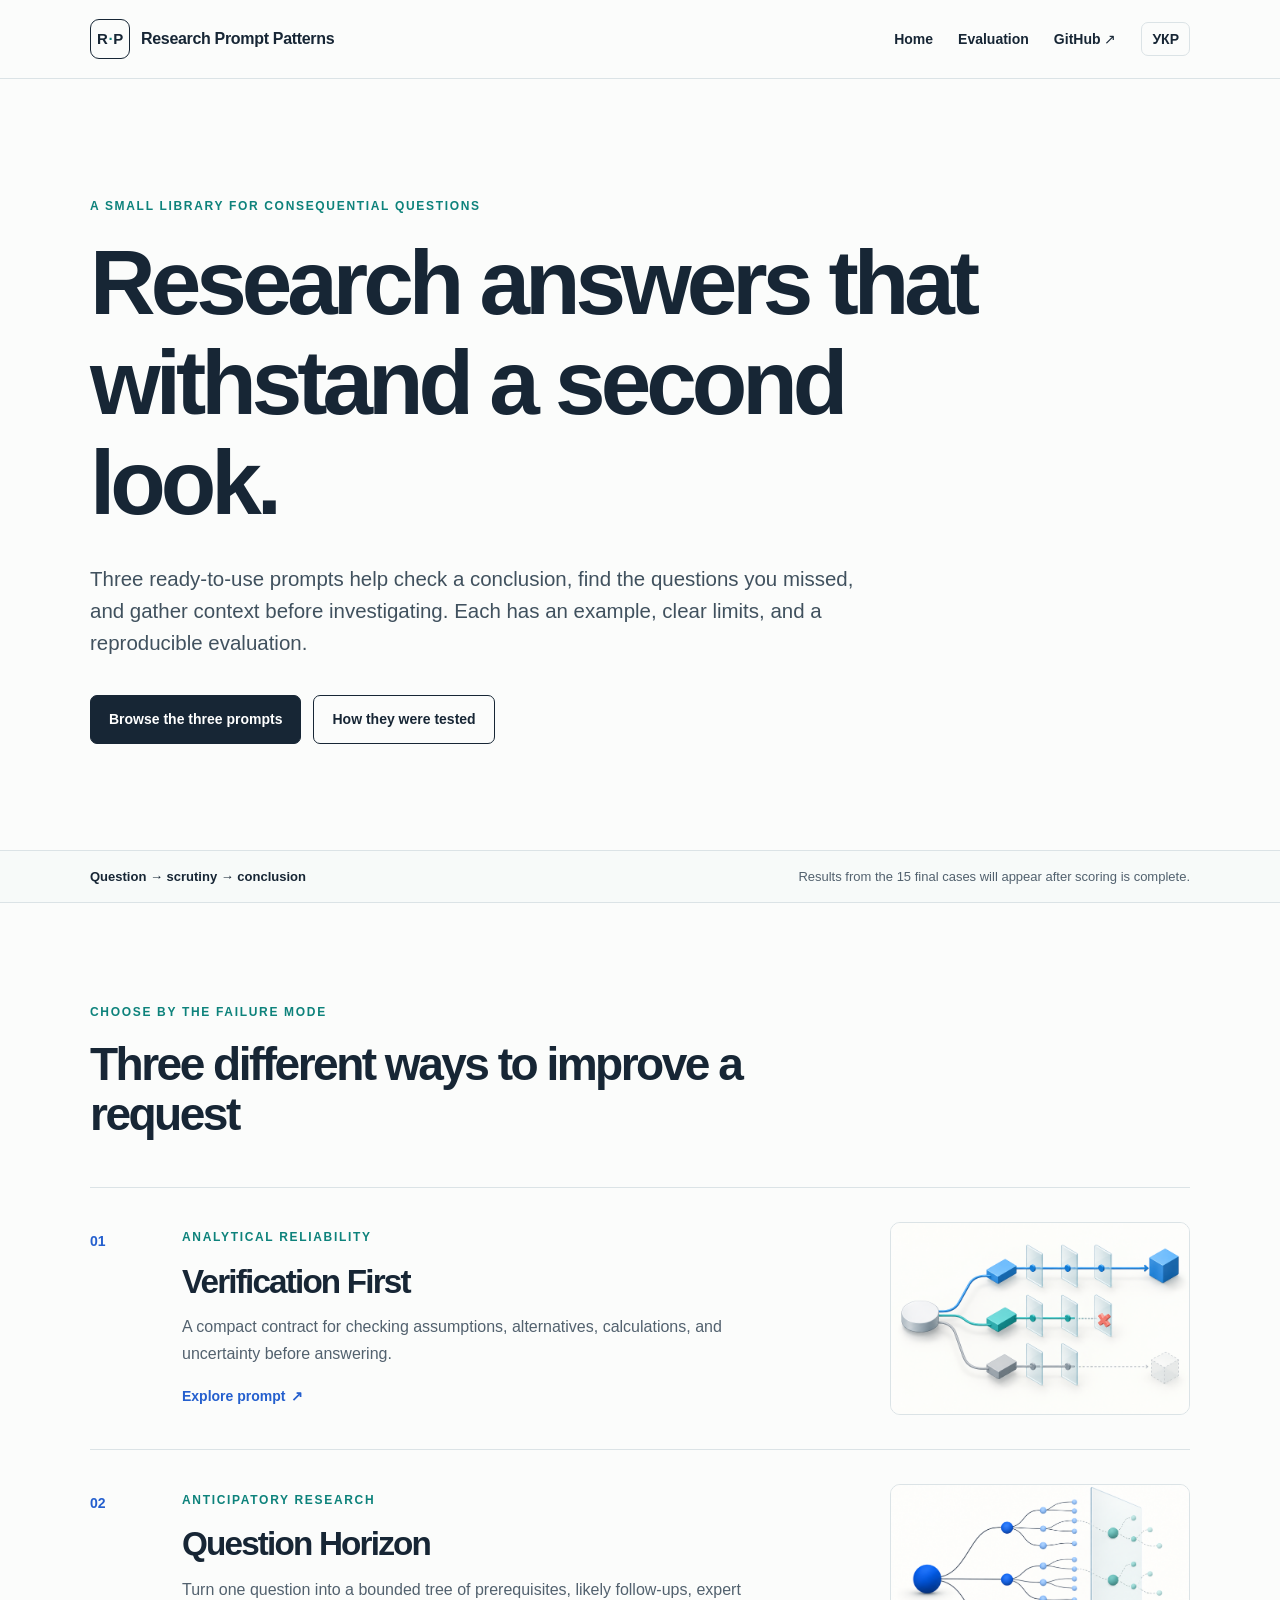
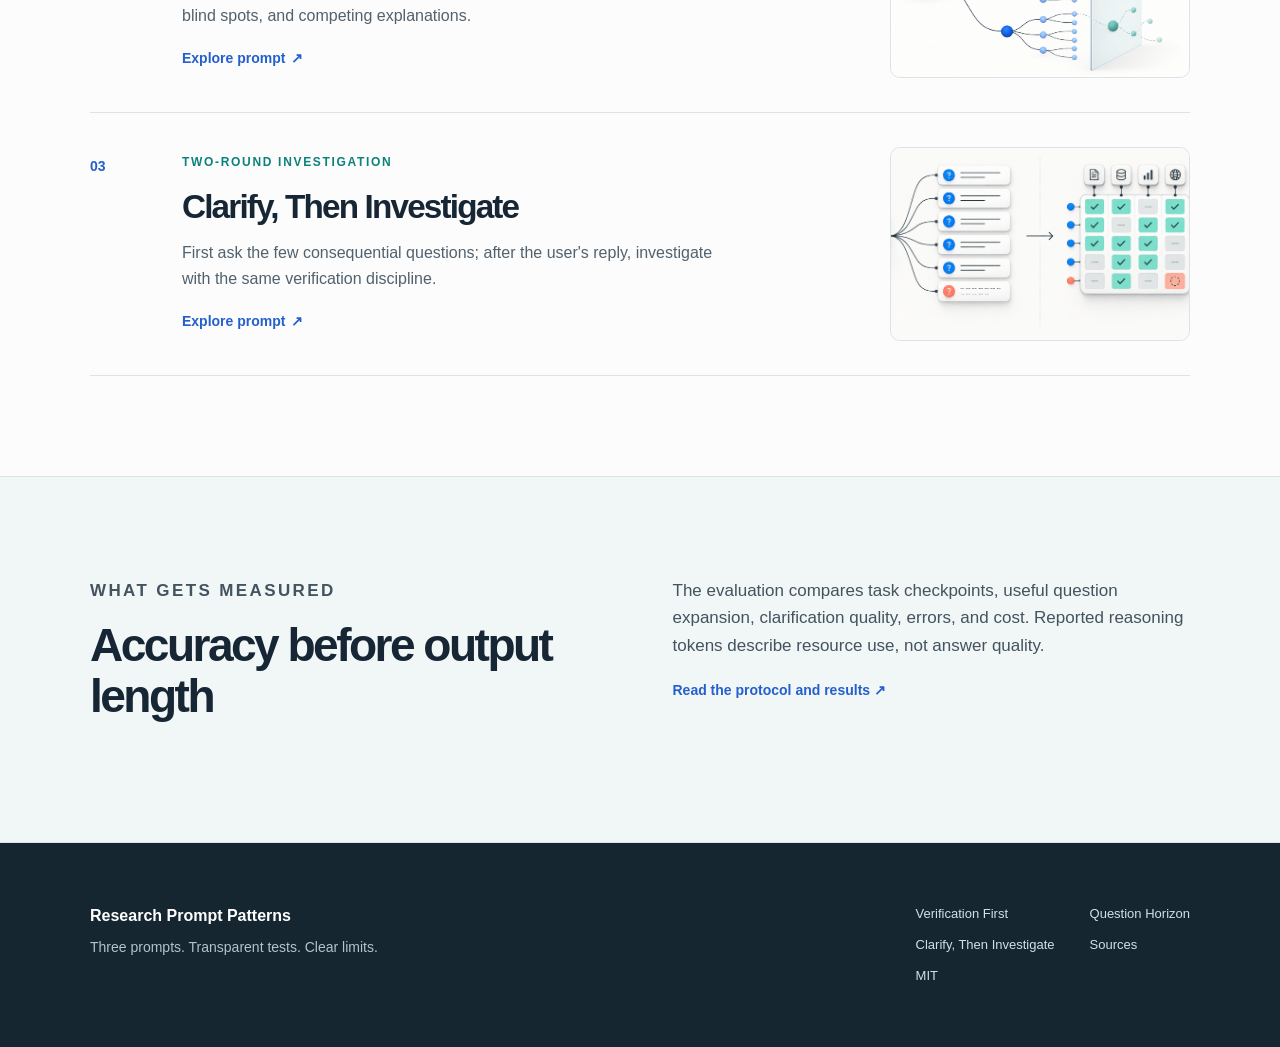
==== docs/index.html @ aed9384e "Build bilingual prompt site and evaluation analysis" ====
<!doctype html>
<html lang="en"><head><meta charset="utf-8"><meta name="viewport" content="width=device-width,initial-scale=1"><meta name="color-scheme" content="light"><meta name="description" content="Three research prompt patterns with transparent evaluation."><title>Home · Research Prompt Patterns</title><link rel="stylesheet" href="assets/style.css"></head>
<body><a class="skip-link" href="#main">Skip to content</a><header class="site-header"><div class="wrap header-inner"><a class="brand" href="index.html"><span class="brand-mark">R<span>·</span>P</span><span>Research Prompt Patterns</span></a><nav aria-label="Main navigation"><a href="index.html">Home</a><a href="evaluation.html">Evaluation</a><a href="https://github.com/kokojas/research-prompt-patterns">GitHub ↗</a><a class="lang-link" href="uk/index.html" hreflang="uk">УКР</a></nav></div></header>
<main id="main"><section class="hero wrap"><p class="eyebrow">A small library for consequential questions</p><h1>Research answers that withstand a second look.</h1><p class="hero-lead">Three ready-to-use prompts help check a conclusion, find the questions you missed, and gather context before investigating. Each has an example, clear limits, and a reproducible evaluation.</p><div class="hero-actions"><a class="button" href="#patterns">Browse the three prompts</a><a class="button button-secondary" href="evaluation.html">How they were tested</a></div></section><section class="strip"><div class="wrap strip-inner"><span>Question → scrutiny → conclusion</span><span>Results from the 15 final cases will appear after scoring is complete.</span></div></section><section class="wrap section" id="patterns"><div class="section-heading"><p class="eyebrow">Choose by the failure mode</p><h2>Three different ways to improve a request</h2></div><article class="pattern-row"><span class="row-number">01</span><div><p class="eyebrow">Analytical reliability</p><h2>Verification First</h2><p>A compact contract for checking assumptions, alternatives, calculations, and uncertainty before answering.</p><a class="text-link" href="verification-first.html">Explore prompt <span aria-hidden="true">↗</span></a></div><img src="assets/illustrations/verification-paths.png" alt="Alternative answers pass through verification gates." loading="lazy"></article><article class="pattern-row"><span class="row-number">02</span><div><p class="eyebrow">Anticipatory research</p><h2>Question Horizon</h2><p>Turn one question into a bounded tree of prerequisites, likely follow-ups, expert blind spots, and competing explanations.</p><a class="text-link" href="question-horizon.html">Explore prompt <span aria-hidden="true">↗</span></a></div><img src="assets/illustrations/question-tree.png" alt="Visible questions branch into less obvious dependencies." loading="lazy"></article><article class="pattern-row"><span class="row-number">03</span><div><p class="eyebrow">Two-round investigation</p><h2>Clarify, Then Investigate</h2><p>First ask the few consequential questions; after the user&#x27;s reply, investigate with the same verification discipline.</p><a class="text-link" href="clarify-then-investigate.html">Explore prompt <span aria-hidden="true">↗</span></a></div><img src="assets/illustrations/clarification-rounds.png" alt="Round one gathers decision-changing answers; round two synthesizes evidence." loading="lazy"></article></section><section class="section section-muted"><div class="wrap two-col"><div><p class="eyebrow">What gets measured</p><h2>Accuracy before output length</h2></div><div><p>The evaluation compares task checkpoints, useful question expansion, clarification quality, errors, and cost. Reported reasoning tokens describe resource use, not answer quality.</p><a class="text-link" href="evaluation.html">Read the protocol and results ↗</a></div></div></section></main><footer class="site-footer"><div class="wrap footer-inner"><div><strong>Research Prompt Patterns</strong><p>Three prompts. Transparent tests. Clear limits.</p></div><div class="footer-links"><a href="verification-first.html">Verification First</a><a href="question-horizon.html">Question Horizon</a><a href="clarify-then-investigate.html">Clarify, Then Investigate</a><a href="https://github.com/kokojas/research-prompt-patterns/blob/main/REFERENCES.md">Sources</a><a href="https://github.com/kokojas/research-prompt-patterns/blob/main/LICENSE">MIT</a></div></div></footer><script src="assets/site.js" defer></script></body></html>
---- docs/assets/style.css ----
:root{--ink:#172635;--muted:#52616e;--line:#dbe3e6;--paper:#fbfcfb;--soft:#f1f6f6;--blue:#245fce;--teal:#0d827b;--wrap:1100px}
*{box-sizing:border-box}html{scroll-behavior:smooth}body{margin:0;background:var(--paper);color:var(--ink);font:16px/1.64 -apple-system,BlinkMacSystemFont,"Segoe UI",Inter,Arial,sans-serif;-webkit-font-smoothing:antialiased}a{color:var(--blue);text-underline-offset:3px}a:hover{color:#164ca9}img{display:block;max-width:100%}.wrap{width:min(calc(100% - 48px),var(--wrap));margin-inline:auto}
.skip-link{position:absolute;left:-999px;top:8px;padding:8px;background:#fff;z-index:10}.skip-link:focus{left:8px}
.site-header{border-bottom:1px solid var(--line);background:rgba(251,252,251,.97)}.header-inner{min-height:78px;display:flex;align-items:center;justify-content:space-between;gap:28px}.brand{display:flex;align-items:center;gap:11px;text-decoration:none;color:var(--ink);font-weight:720;letter-spacing:-.02em;white-space:nowrap}.brand:hover{color:var(--ink)}.brand-mark{display:inline-flex;align-items:center;justify-content:center;width:40px;height:40px;border:1.5px solid var(--ink);border-radius:9px;font-size:15px;font-weight:750}.brand-mark span{color:var(--teal);padding:0 1px}.site-header nav{display:flex;align-items:center;gap:25px;font-size:14px;font-weight:590}.site-header nav a{text-decoration:none;color:var(--ink)}.site-header nav a:hover{color:var(--blue)}.lang-link{border:1px solid var(--line);border-radius:7px;padding:5px 10px}
.eyebrow{margin:0 0 16px;color:var(--teal);font-size:12px;font-weight:750;letter-spacing:.14em;text-transform:uppercase}.hero{padding:118px 0 106px}h1,h2,h3,p{margin-top:0}h1,h2{letter-spacing:-.055em;line-height:1.1}h1{font-size:clamp(3.2rem,7.1vw,6.6rem);font-weight:750;max-width:950px;margin-bottom:30px}h2{font-size:clamp(2rem,3.6vw,3.4rem);font-weight:700;margin-bottom:20px}.hero-lead{max-width:770px;font-size:clamp(1.14rem,1.6vw,1.43rem);line-height:1.58;color:#40515e;margin-bottom:30px}.hero-actions{display:flex;flex-wrap:wrap;gap:12px;margin-top:35px}.button{display:inline-flex;align-items:center;justify-content:center;border-radius:7px;background:var(--ink);padding:12px 18px;color:#fff;text-decoration:none;font-size:14px;font-weight:680;border:1px solid var(--ink)}.button:hover{background:var(--blue);border-color:var(--blue);color:#fff}.button-secondary{background:transparent;color:var(--ink)}.button-secondary:hover{background:var(--soft);color:var(--ink);border-color:var(--line)}
.strip{border-block:1px solid var(--line);background:#f7faf9}.strip-inner{display:flex;justify-content:space-between;align-items:center;gap:30px;padding:15px 0;font-size:13px;color:var(--muted)}.strip-inner span:first-child{font-weight:730;color:var(--ink)}.section{padding:100px 0}.section-muted{background:var(--soft);border-block:1px solid var(--line)}.section-heading{margin-bottom:47px;max-width:750px}.section-heading>p:last-child{color:var(--muted);font-size:17px}
.pattern-row{display:grid;grid-template-columns:64px minmax(0,1fr) 300px;gap:28px;align-items:center;border-top:1px solid var(--line);padding:34px 0}.pattern-row:last-child{border-bottom:1px solid var(--line)}.row-number{align-self:start;color:var(--blue);font-size:14px;font-weight:780;font-variant-numeric:tabular-nums;padding-top:8px}.pattern-row h2{font-size:clamp(1.7rem,2.6vw,2.7rem);margin-bottom:14px}.pattern-row p:not(.eyebrow){color:var(--muted);max-width:560px}.pattern-row img{width:300px;aspect-ratio:1.55;object-fit:cover;border:1px solid var(--line);border-radius:10px;background:#fff}.text-link{display:inline-flex;gap:6px;align-items:center;font-size:14px;font-weight:730;text-decoration:none}.two-col{display:grid;grid-template-columns:1fr 1fr;gap:65px}.two-col p{font-size:17px;color:#43535f}
.prompt-hero{padding:50px 0 0}.prompt-hero h1{font-size:clamp(3rem,6.4vw,5.8rem);max-width:900px}.back-link{display:inline-block;font-size:14px;text-decoration:none;margin-bottom:55px}.prompt-intent{max-width:770px;font-size:17px;color:var(--muted);margin-bottom:38px}.hero-image{width:100%;aspect-ratio:2.35;object-fit:cover;border:1px solid var(--line);border-radius:11px;background:#fff}.prompt-section{padding-top:92px}.prompt-toolbar{background:#1b2d3b;color:#dce9ef;border-radius:10px 10px 0 0;display:flex;align-items:center;justify-content:space-between;padding:10px 16px;font:12px/1.4 ui-monospace,SFMono-Regular,Menlo,Consolas,monospace}.copy-button{appearance:none;background:transparent;border:1px solid #6b7e8d;color:#fff;border-radius:5px;padding:7px 11px;cursor:pointer;font:inherit}.copy-button:hover,.copy-button:focus-visible{background:#385365}.prompt-code{margin:0;padding:25px 29px;white-space:pre-wrap;overflow-wrap:anywhere;max-height:650px;overflow:auto;border-radius:0 0 10px 10px;background:#f3f7fa;border:1px solid #dce6eb;border-top:0;color:#1e3341;font:13px/1.68 ui-monospace,SFMono-Regular,Menlo,Consolas,monospace}.usage-note{margin-top:19px;font-size:15px;color:var(--muted)}.usage-note strong{color:var(--ink)}
.steps{list-style:none;padding:0;margin:0 0 40px;display:grid;grid-template-columns:repeat(3,1fr);border-block:1px solid var(--line)}.steps li{padding:29px 28px 25px 0;border-right:1px solid var(--line)}.steps li:not(:first-child){padding-left:28px}.steps li:last-child{border-right:0}.steps span{display:block;color:var(--blue);font-size:13px;font-weight:780;margin-bottom:24px}.steps p{font-size:17px;font-weight:610;line-height:1.4;margin:0}.diagram{margin:0}.diagram img{width:100%;aspect-ratio:2.2;object-fit:cover;border:1px solid var(--line);border-radius:10px;background:#fff}.diagram figcaption,.results-figure figcaption{font-size:13px;color:var(--muted);padding-top:10px}.three-col{display:grid;grid-template-columns:repeat(3,1fr);gap:47px}.three-col h2{font-size:1.75rem;letter-spacing:-.04em}.three-col p:not(.eyebrow){color:var(--muted);font-size:15px}.source-links a{display:inline-block;font-size:13px;margin-right:6px}.result-callout{border-top:1px solid var(--line);padding-top:15px;margin-bottom:18px;display:flex;flex-direction:column;gap:2px}.result-callout strong{color:var(--blue);font-size:2.2rem;letter-spacing:-.05em;line-height:1.2}.result-callout span{font-size:13px;color:var(--muted)}
.eval-hero{padding-bottom:72px}.table-scroll{overflow-x:auto}table{border-collapse:collapse;width:100%;font-size:14px;font-variant-numeric:tabular-nums}caption{text-align:left;font-size:13px;color:var(--muted);padding-bottom:11px}th,td{padding:15px 13px;border-bottom:1px solid var(--line);text-align:right;white-space:nowrap}thead th{border-top:1px solid var(--line);color:var(--muted);font-size:12px;font-weight:750}th:first-child{text-align:left;padding-left:0}td:last-child,thead th:last-child{padding-right:0}tbody th{font-weight:650}.results-figure{margin:45px 0 0}.results-figure img{width:100%;border:1px solid var(--line);border-radius:8px}.pending{padding:34px;border:1px solid var(--line);border-radius:8px;background:var(--soft)}.link-grid{display:grid;grid-template-columns:repeat(2,1fr);gap:12px}.link-grid a{display:block;padding:18px 20px;border:1px solid var(--line);border-radius:7px;text-decoration:none;font-weight:650;background:#fff}.link-grid a:hover{border-color:var(--blue)}.fine-print{color:var(--muted);font-size:14px;margin-top:30px}
.result-grid{display:grid;grid-template-columns:repeat(3,minmax(0,1fr));gap:14px;margin:0 0 48px}.result-card{border:1px solid var(--line);border-radius:9px;background:#fff;padding:24px 23px}.result-card h3{font-size:18px;line-height:1.25;margin:0 0 12px}.result-card p{font-size:13px;line-height:1.5;color:var(--muted);margin-bottom:9px}.result-card .verdict{font-weight:700;color:var(--teal)}.result-card .result-number{font-size:36px;font-weight:760;letter-spacing:-.05em;line-height:1.1;color:var(--ink);margin:17px 0}.result-card .result-number small{font-size:17px;letter-spacing:0}.result-card .fine-print{margin-top:19px;margin-bottom:0;border-top:1px solid var(--line);padding-top:14px}
.site-footer{background:#162631;color:#fff;padding:60px 0}.footer-inner{display:flex;justify-content:space-between;gap:45px}.footer-inner p{color:#b3c2cb;font-size:14px;margin-top:7px}.footer-links{display:grid;grid-template-columns:repeat(2,max-content);column-gap:35px;row-gap:10px}.footer-links a{color:#d1e0e7;text-decoration:none;font-size:13px}.footer-links a:hover{color:#fff}
@media(max-width:850px){.pattern-row{grid-template-columns:45px 1fr}.pattern-row img{grid-column:2;width:100%;max-height:270px;aspect-ratio:2.1}.three-col{grid-template-columns:1fr;gap:35px}.steps{grid-template-columns:1fr}.steps li,.steps li:not(:first-child){border-right:0;border-bottom:1px solid var(--line);padding:18px 0}.steps li:last-child{border-bottom:0}.steps span{margin-bottom:8px}.result-grid{grid-template-columns:1fr}}
@media(max-width:640px){.wrap{width:min(calc(100% - 32px),var(--wrap))}.header-inner{min-height:68px}.brand{font-size:13px}.brand-mark{width:34px;height:34px;font-size:12px}.site-header nav{gap:11px;font-size:12px}.site-header nav a:nth-child(3){display:none}.hero{padding:75px 0}.hero h1{font-size:clamp(2.8rem,13vw,4.2rem)}.hero-lead{font-size:1.08rem}.strip-inner{display:block;font-size:12px}.strip-inner span{display:block}.strip-inner span+span{margin-top:4px}.section{padding:70px 0}.pattern-row{gap:12px;grid-template-columns:32px 1fr;padding:27px 0}.pattern-row img{grid-column:1/-1;max-height:220px}.two-col{grid-template-columns:1fr;gap:12px}.prompt-hero{padding-top:34px}.prompt-hero h1{font-size:clamp(2.8rem,12vw,4.3rem)}.back-link{margin-bottom:33px}.hero-image,.diagram img{aspect-ratio:1.55}.prompt-code{font-size:12px;padding:18px}.link-grid{grid-template-columns:1fr}.footer-inner{display:block}.footer-links{margin-top:25px;grid-template-columns:repeat(2,1fr);gap:8px}}
@media(max-width:420px){.brand>span:last-child{display:none}.site-header nav{gap:10px}.site-header nav a{font-size:12px}}
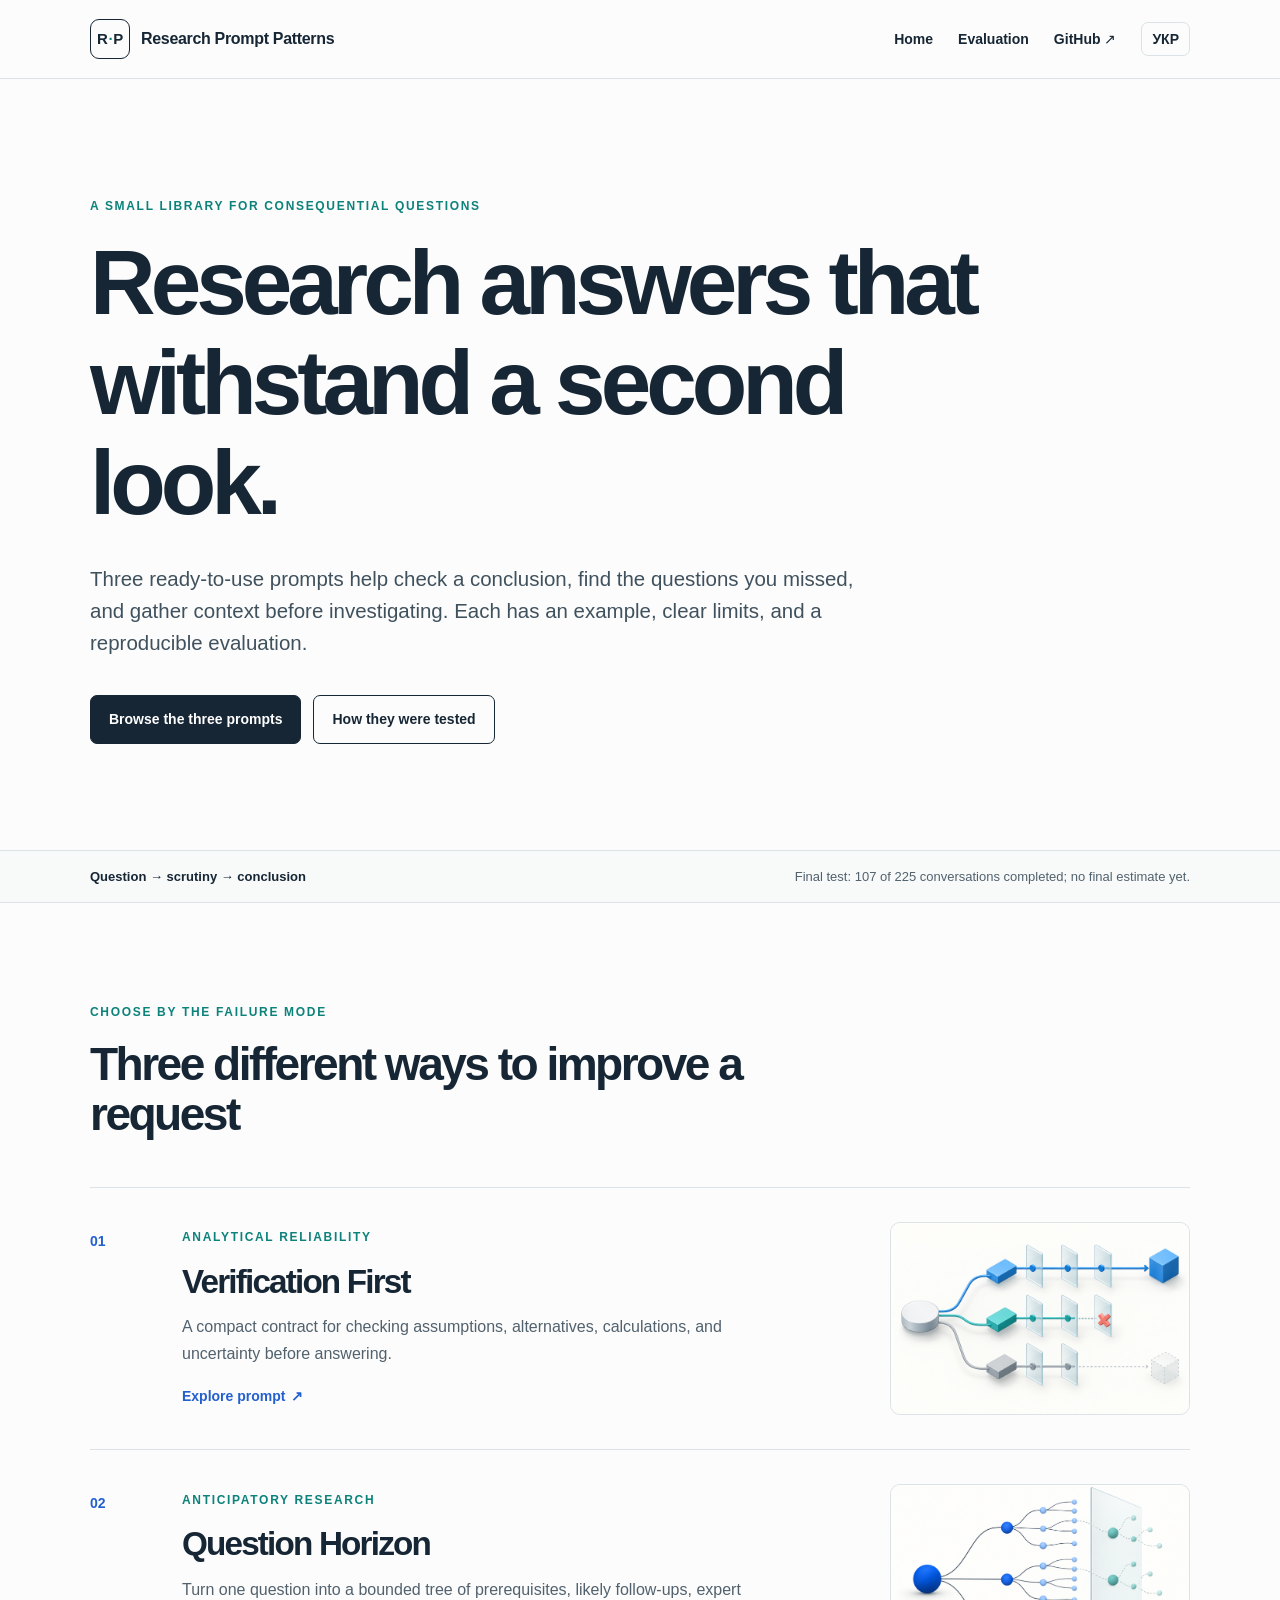
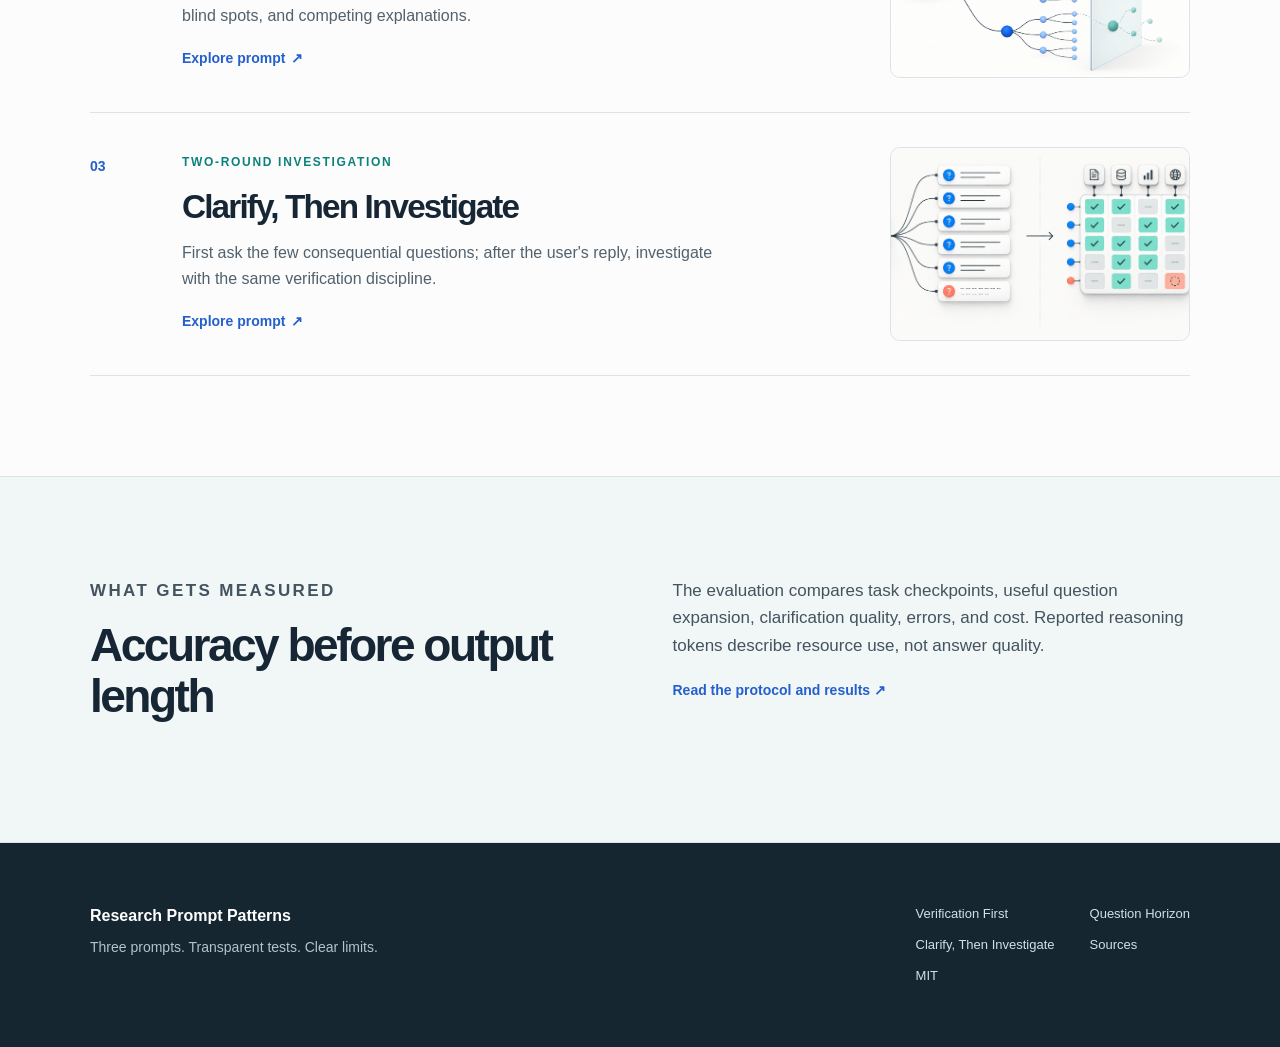
==== commit 3447a149: "Document paused evaluation and polish published pages" ====
--- a/docs/index.html
+++ b/docs/index.html
@@ -1,4 +1,4 @@
 <!doctype html>
-<html lang="en"><head><meta charset="utf-8"><meta name="viewport" content="width=device-width,initial-scale=1"><meta name="color-scheme" content="light"><meta name="description" content="Three research prompt patterns with transparent evaluation."><title>Home · Research Prompt Patterns</title><link rel="stylesheet" href="assets/style.css"></head>
+<html lang="en"><head><meta charset="utf-8"><meta name="viewport" content="width=device-width,initial-scale=1"><meta name="color-scheme" content="light"><meta name="description" content="Three research prompt patterns with a transparent comparison protocol."><title>Home · Research Prompt Patterns</title><link rel="canonical" href="https://kokojas.github.io/research-prompt-patterns/index.html"><link rel="alternate" hreflang="en" href="https://kokojas.github.io/research-prompt-patterns/index.html"><link rel="alternate" hreflang="uk" href="https://kokojas.github.io/research-prompt-patterns/uk/index.html"><meta property="og:title" content="Home · Research Prompt Patterns"><meta property="og:description" content="Three research prompt patterns with a transparent comparison protocol."><meta property="og:type" content="website"><link rel="icon" href="assets/favicon.svg" type="image/svg+xml"><link rel="stylesheet" href="assets/style.css"></head>
 <body><a class="skip-link" href="#main">Skip to content</a><header class="site-header"><div class="wrap header-inner"><a class="brand" href="index.html"><span class="brand-mark">R<span>·</span>P</span><span>Research Prompt Patterns</span></a><nav aria-label="Main navigation"><a href="index.html">Home</a><a href="evaluation.html">Evaluation</a><a href="https://github.com/kokojas/research-prompt-patterns">GitHub ↗</a><a class="lang-link" href="uk/index.html" hreflang="uk">УКР</a></nav></div></header>
-<main id="main"><section class="hero wrap"><p class="eyebrow">A small library for consequential questions</p><h1>Research answers that withstand a second look.</h1><p class="hero-lead">Three ready-to-use prompts help check a conclusion, find the questions you missed, and gather context before investigating. Each has an example, clear limits, and a reproducible evaluation.</p><div class="hero-actions"><a class="button" href="#patterns">Browse the three prompts</a><a class="button button-secondary" href="evaluation.html">How they were tested</a></div></section><section class="strip"><div class="wrap strip-inner"><span>Question → scrutiny → conclusion</span><span>Results from the 15 final cases will appear after scoring is complete.</span></div></section><section class="wrap section" id="patterns"><div class="section-heading"><p class="eyebrow">Choose by the failure mode</p><h2>Three different ways to improve a request</h2></div><article class="pattern-row"><span class="row-number">01</span><div><p class="eyebrow">Analytical reliability</p><h2>Verification First</h2><p>A compact contract for checking assumptions, alternatives, calculations, and uncertainty before answering.</p><a class="text-link" href="verification-first.html">Explore prompt <span aria-hidden="true">↗</span></a></div><img src="assets/illustrations/verification-paths.png" alt="Alternative answers pass through verification gates." loading="lazy"></article><article class="pattern-row"><span class="row-number">02</span><div><p class="eyebrow">Anticipatory research</p><h2>Question Horizon</h2><p>Turn one question into a bounded tree of prerequisites, likely follow-ups, expert blind spots, and competing explanations.</p><a class="text-link" href="question-horizon.html">Explore prompt <span aria-hidden="true">↗</span></a></div><img src="assets/illustrations/question-tree.png" alt="Visible questions branch into less obvious dependencies." loading="lazy"></article><article class="pattern-row"><span class="row-number">03</span><div><p class="eyebrow">Two-round investigation</p><h2>Clarify, Then Investigate</h2><p>First ask the few consequential questions; after the user&#x27;s reply, investigate with the same verification discipline.</p><a class="text-link" href="clarify-then-investigate.html">Explore prompt <span aria-hidden="true">↗</span></a></div><img src="assets/illustrations/clarification-rounds.png" alt="Round one gathers decision-changing answers; round two synthesizes evidence." loading="lazy"></article></section><section class="section section-muted"><div class="wrap two-col"><div><p class="eyebrow">What gets measured</p><h2>Accuracy before output length</h2></div><div><p>The evaluation compares task checkpoints, useful question expansion, clarification quality, errors, and cost. Reported reasoning tokens describe resource use, not answer quality.</p><a class="text-link" href="evaluation.html">Read the protocol and results ↗</a></div></div></section></main><footer class="site-footer"><div class="wrap footer-inner"><div><strong>Research Prompt Patterns</strong><p>Three prompts. Transparent tests. Clear limits.</p></div><div class="footer-links"><a href="verification-first.html">Verification First</a><a href="question-horizon.html">Question Horizon</a><a href="clarify-then-investigate.html">Clarify, Then Investigate</a><a href="https://github.com/kokojas/research-prompt-patterns/blob/main/REFERENCES.md">Sources</a><a href="https://github.com/kokojas/research-prompt-patterns/blob/main/LICENSE">MIT</a></div></div></footer><script src="assets/site.js" defer></script></body></html>+<main id="main"><section class="hero wrap"><p class="eyebrow">A small library for consequential questions</p><h1>Research answers that withstand a second look.</h1><p class="hero-lead">Three ready-to-use prompts help check a conclusion, find the questions you missed, and gather context before investigating. Each has an example, clear limits, and a reproducible evaluation.</p><div class="hero-actions"><a class="button" href="#patterns">Browse the three prompts</a><a class="button button-secondary" href="evaluation.html">How they were tested</a></div></section><section class="strip"><div class="wrap strip-inner"><span>Question → scrutiny → conclusion</span><span>Final test: 107 of 225 conversations completed; no final estimate yet.</span></div></section><section class="wrap section" id="patterns"><div class="section-heading"><p class="eyebrow">Choose by the failure mode</p><h2>Three different ways to improve a request</h2></div><article class="pattern-row"><span class="row-number">01</span><div><p class="eyebrow">Analytical reliability</p><h2>Verification First</h2><p>A compact contract for checking assumptions, alternatives, calculations, and uncertainty before answering.</p><a class="text-link" href="verification-first.html">Explore prompt <span aria-hidden="true">↗</span></a></div><img src="assets/illustrations/verification-paths.png" alt="Alternative answers pass through verification gates." loading="lazy"></article><article class="pattern-row"><span class="row-number">02</span><div><p class="eyebrow">Anticipatory research</p><h2>Question Horizon</h2><p>Turn one question into a bounded tree of prerequisites, likely follow-ups, expert blind spots, and competing explanations.</p><a class="text-link" href="question-horizon.html">Explore prompt <span aria-hidden="true">↗</span></a></div><img src="assets/illustrations/question-tree.png" alt="Visible questions branch into less obvious dependencies." loading="lazy"></article><article class="pattern-row"><span class="row-number">03</span><div><p class="eyebrow">Two-round investigation</p><h2>Clarify, Then Investigate</h2><p>First ask the few consequential questions; after the user&#x27;s reply, investigate with the same verification discipline.</p><a class="text-link" href="clarify-then-investigate.html">Explore prompt <span aria-hidden="true">↗</span></a></div><img src="assets/illustrations/clarification-rounds.png" alt="Round one gathers decision-changing answers; round two synthesizes evidence." loading="lazy"></article></section><section class="section section-muted"><div class="wrap two-col"><div><p class="eyebrow">What gets measured</p><h2>Accuracy before output length</h2></div><div><p>The evaluation compares task checkpoints, useful question expansion, clarification quality, errors, and cost. Reported reasoning tokens describe resource use, not answer quality.</p><a class="text-link" href="evaluation.html">Read the protocol and results ↗</a></div></div></section></main><footer class="site-footer"><div class="wrap footer-inner"><div><strong>Research Prompt Patterns</strong><p>Three prompts. Transparent tests. Clear limits.</p></div><div class="footer-links"><a href="verification-first.html">Verification First</a><a href="question-horizon.html">Question Horizon</a><a href="clarify-then-investigate.html">Clarify, Then Investigate</a><a href="https://github.com/kokojas/research-prompt-patterns/blob/main/REFERENCES.md">Sources</a><a href="https://github.com/kokojas/research-prompt-patterns/blob/main/LICENSE">MIT</a></div></div></footer><script src="assets/site.js" defer></script></body></html>
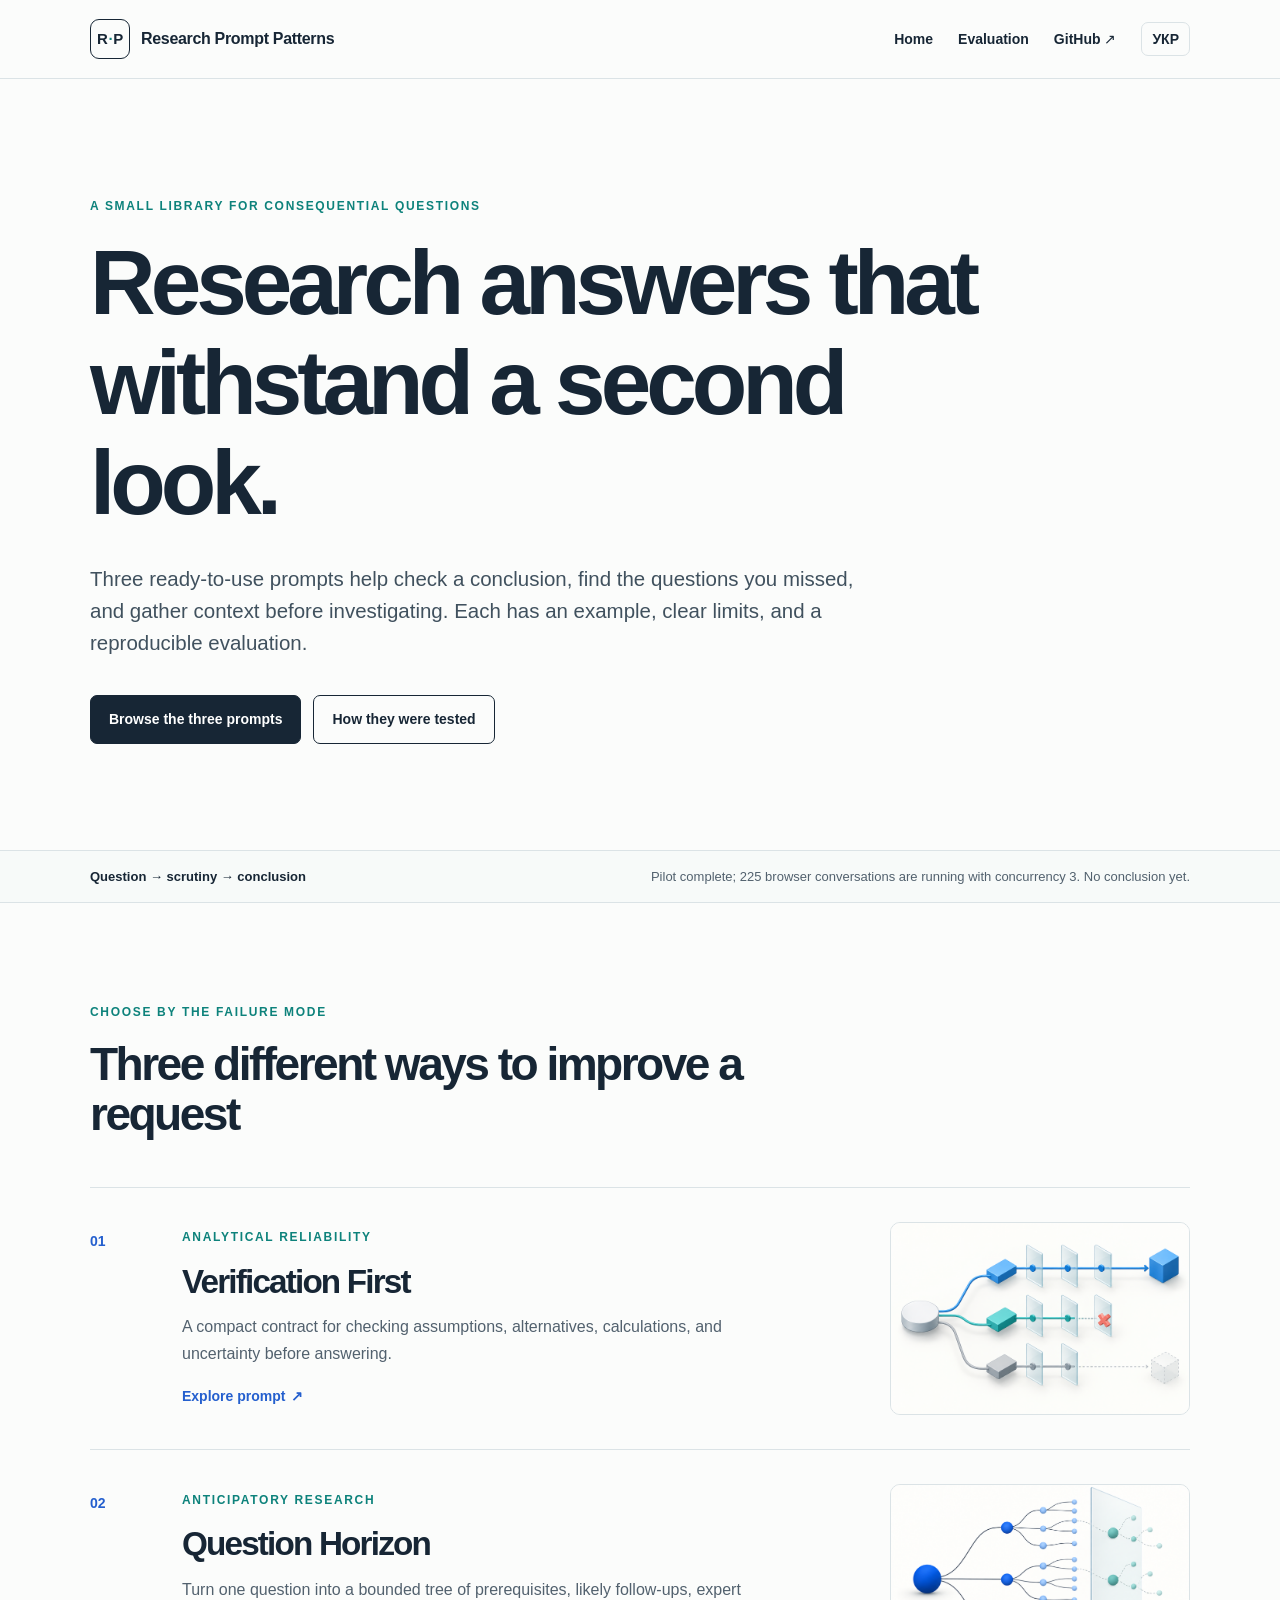
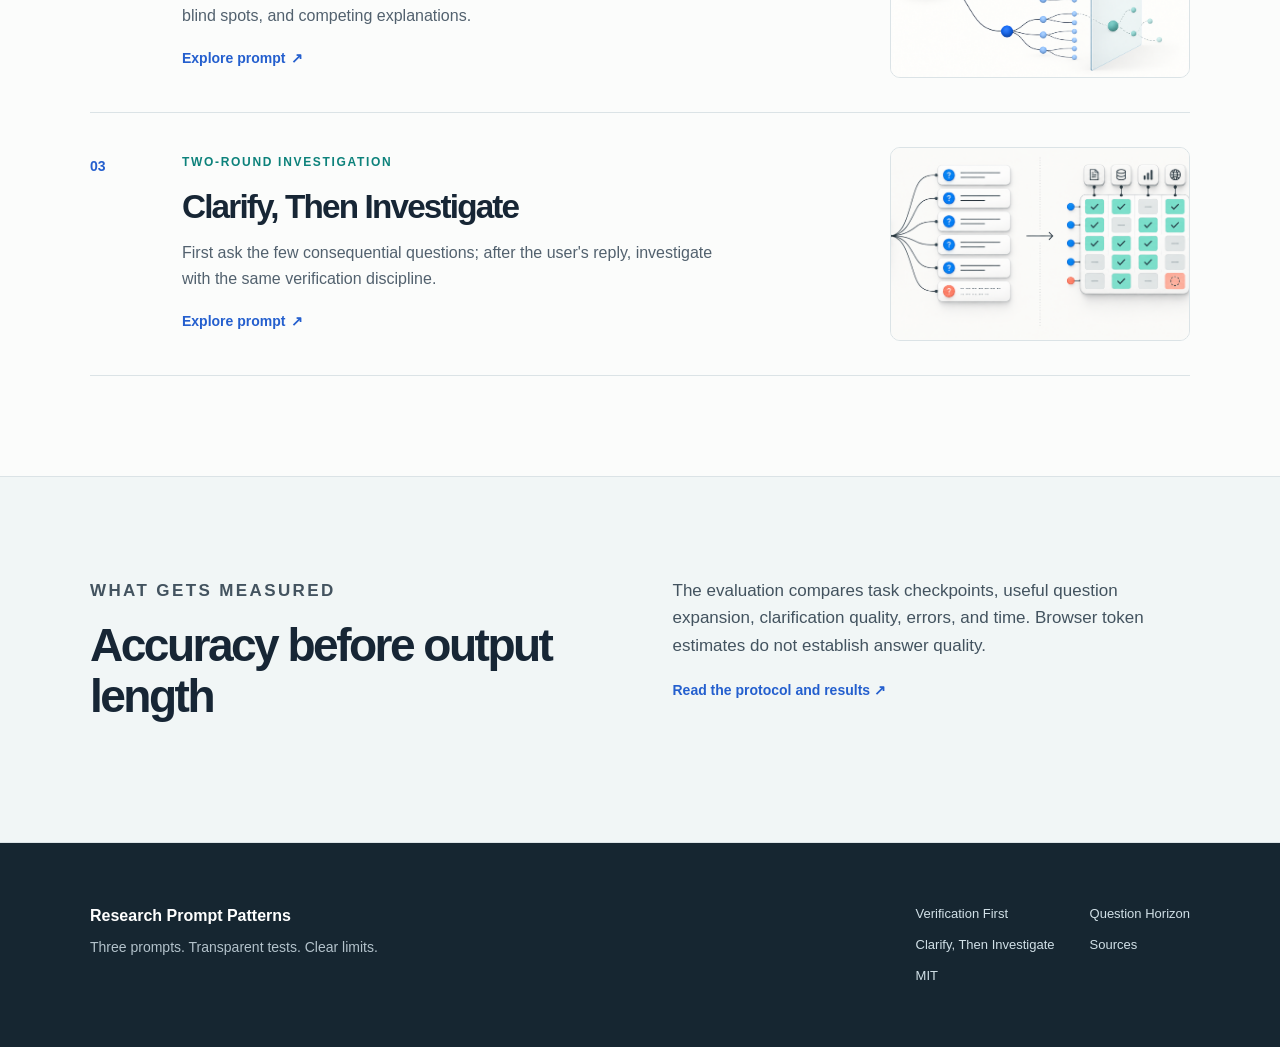
==== commit 06f3f0a2: "Launch browser web research prompt benchmark" ====
--- a/docs/index.html
+++ b/docs/index.html
@@ -1,4 +1,4 @@
 <!doctype html>
 <html lang="en"><head><meta charset="utf-8"><meta name="viewport" content="width=device-width,initial-scale=1"><meta name="color-scheme" content="light"><meta name="description" content="Three research prompt patterns with a transparent comparison protocol."><title>Home · Research Prompt Patterns</title><link rel="canonical" href="https://kokojas.github.io/research-prompt-patterns/index.html"><link rel="alternate" hreflang="en" href="https://kokojas.github.io/research-prompt-patterns/index.html"><link rel="alternate" hreflang="uk" href="https://kokojas.github.io/research-prompt-patterns/uk/index.html"><meta property="og:title" content="Home · Research Prompt Patterns"><meta property="og:description" content="Three research prompt patterns with a transparent comparison protocol."><meta property="og:type" content="website"><link rel="icon" href="assets/favicon.svg" type="image/svg+xml"><link rel="stylesheet" href="assets/style.css"></head>
 <body><a class="skip-link" href="#main">Skip to content</a><header class="site-header"><div class="wrap header-inner"><a class="brand" href="index.html"><span class="brand-mark">R<span>·</span>P</span><span>Research Prompt Patterns</span></a><nav aria-label="Main navigation"><a href="index.html">Home</a><a href="evaluation.html">Evaluation</a><a href="https://github.com/kokojas/research-prompt-patterns">GitHub ↗</a><a class="lang-link" href="uk/index.html" hreflang="uk">УКР</a></nav></div></header>
-<main id="main"><section class="hero wrap"><p class="eyebrow">A small library for consequential questions</p><h1>Research answers that withstand a second look.</h1><p class="hero-lead">Three ready-to-use prompts help check a conclusion, find the questions you missed, and gather context before investigating. Each has an example, clear limits, and a reproducible evaluation.</p><div class="hero-actions"><a class="button" href="#patterns">Browse the three prompts</a><a class="button button-secondary" href="evaluation.html">How they were tested</a></div></section><section class="strip"><div class="wrap strip-inner"><span>Question → scrutiny → conclusion</span><span>Final test: 107 of 225 conversations completed; no final estimate yet.</span></div></section><section class="wrap section" id="patterns"><div class="section-heading"><p class="eyebrow">Choose by the failure mode</p><h2>Three different ways to improve a request</h2></div><article class="pattern-row"><span class="row-number">01</span><div><p class="eyebrow">Analytical reliability</p><h2>Verification First</h2><p>A compact contract for checking assumptions, alternatives, calculations, and uncertainty before answering.</p><a class="text-link" href="verification-first.html">Explore prompt <span aria-hidden="true">↗</span></a></div><img src="assets/illustrations/verification-paths.png" alt="Alternative answers pass through verification gates." loading="lazy"></article><article class="pattern-row"><span class="row-number">02</span><div><p class="eyebrow">Anticipatory research</p><h2>Question Horizon</h2><p>Turn one question into a bounded tree of prerequisites, likely follow-ups, expert blind spots, and competing explanations.</p><a class="text-link" href="question-horizon.html">Explore prompt <span aria-hidden="true">↗</span></a></div><img src="assets/illustrations/question-tree.png" alt="Visible questions branch into less obvious dependencies." loading="lazy"></article><article class="pattern-row"><span class="row-number">03</span><div><p class="eyebrow">Two-round investigation</p><h2>Clarify, Then Investigate</h2><p>First ask the few consequential questions; after the user&#x27;s reply, investigate with the same verification discipline.</p><a class="text-link" href="clarify-then-investigate.html">Explore prompt <span aria-hidden="true">↗</span></a></div><img src="assets/illustrations/clarification-rounds.png" alt="Round one gathers decision-changing answers; round two synthesizes evidence." loading="lazy"></article></section><section class="section section-muted"><div class="wrap two-col"><div><p class="eyebrow">What gets measured</p><h2>Accuracy before output length</h2></div><div><p>The evaluation compares task checkpoints, useful question expansion, clarification quality, errors, and cost. Reported reasoning tokens describe resource use, not answer quality.</p><a class="text-link" href="evaluation.html">Read the protocol and results ↗</a></div></div></section></main><footer class="site-footer"><div class="wrap footer-inner"><div><strong>Research Prompt Patterns</strong><p>Three prompts. Transparent tests. Clear limits.</p></div><div class="footer-links"><a href="verification-first.html">Verification First</a><a href="question-horizon.html">Question Horizon</a><a href="clarify-then-investigate.html">Clarify, Then Investigate</a><a href="https://github.com/kokojas/research-prompt-patterns/blob/main/REFERENCES.md">Sources</a><a href="https://github.com/kokojas/research-prompt-patterns/blob/main/LICENSE">MIT</a></div></div></footer><script src="assets/site.js" defer></script></body></html>+<main id="main"><section class="hero wrap"><p class="eyebrow">A small library for consequential questions</p><h1>Research answers that withstand a second look.</h1><p class="hero-lead">Three ready-to-use prompts help check a conclusion, find the questions you missed, and gather context before investigating. Each has an example, clear limits, and a reproducible evaluation.</p><div class="hero-actions"><a class="button" href="#patterns">Browse the three prompts</a><a class="button button-secondary" href="evaluation.html">How they were tested</a></div></section><section class="strip"><div class="wrap strip-inner"><span>Question → scrutiny → conclusion</span><span>Pilot complete; 225 browser conversations are running with concurrency 3. No conclusion yet.</span></div></section><section class="wrap section" id="patterns"><div class="section-heading"><p class="eyebrow">Choose by the failure mode</p><h2>Three different ways to improve a request</h2></div><article class="pattern-row"><span class="row-number">01</span><div><p class="eyebrow">Analytical reliability</p><h2>Verification First</h2><p>A compact contract for checking assumptions, alternatives, calculations, and uncertainty before answering.</p><a class="text-link" href="verification-first.html">Explore prompt <span aria-hidden="true">↗</span></a></div><img src="assets/illustrations/verification-paths.png" alt="Alternative answers pass through verification gates." loading="lazy"></article><article class="pattern-row"><span class="row-number">02</span><div><p class="eyebrow">Anticipatory research</p><h2>Question Horizon</h2><p>Turn one question into a bounded tree of prerequisites, likely follow-ups, expert blind spots, and competing explanations.</p><a class="text-link" href="question-horizon.html">Explore prompt <span aria-hidden="true">↗</span></a></div><img src="assets/illustrations/question-tree.png" alt="Visible questions branch into less obvious dependencies." loading="lazy"></article><article class="pattern-row"><span class="row-number">03</span><div><p class="eyebrow">Two-round investigation</p><h2>Clarify, Then Investigate</h2><p>First ask the few consequential questions; after the user&#x27;s reply, investigate with the same verification discipline.</p><a class="text-link" href="clarify-then-investigate.html">Explore prompt <span aria-hidden="true">↗</span></a></div><img src="assets/illustrations/clarification-rounds.png" alt="Round one gathers decision-changing answers; round two synthesizes evidence." loading="lazy"></article></section><section class="section section-muted"><div class="wrap two-col"><div><p class="eyebrow">What gets measured</p><h2>Accuracy before output length</h2></div><div><p>The evaluation compares task checkpoints, useful question expansion, clarification quality, errors, and time. Browser token estimates do not establish answer quality.</p><a class="text-link" href="evaluation.html">Read the protocol and results ↗</a></div></div></section></main><footer class="site-footer"><div class="wrap footer-inner"><div><strong>Research Prompt Patterns</strong><p>Three prompts. Transparent tests. Clear limits.</p></div><div class="footer-links"><a href="verification-first.html">Verification First</a><a href="question-horizon.html">Question Horizon</a><a href="clarify-then-investigate.html">Clarify, Then Investigate</a><a href="https://github.com/kokojas/research-prompt-patterns/blob/main/REFERENCES.md">Sources</a><a href="https://github.com/kokojas/research-prompt-patterns/blob/main/LICENSE">MIT</a></div></div></footer><script src="assets/site.js" defer></script></body></html>
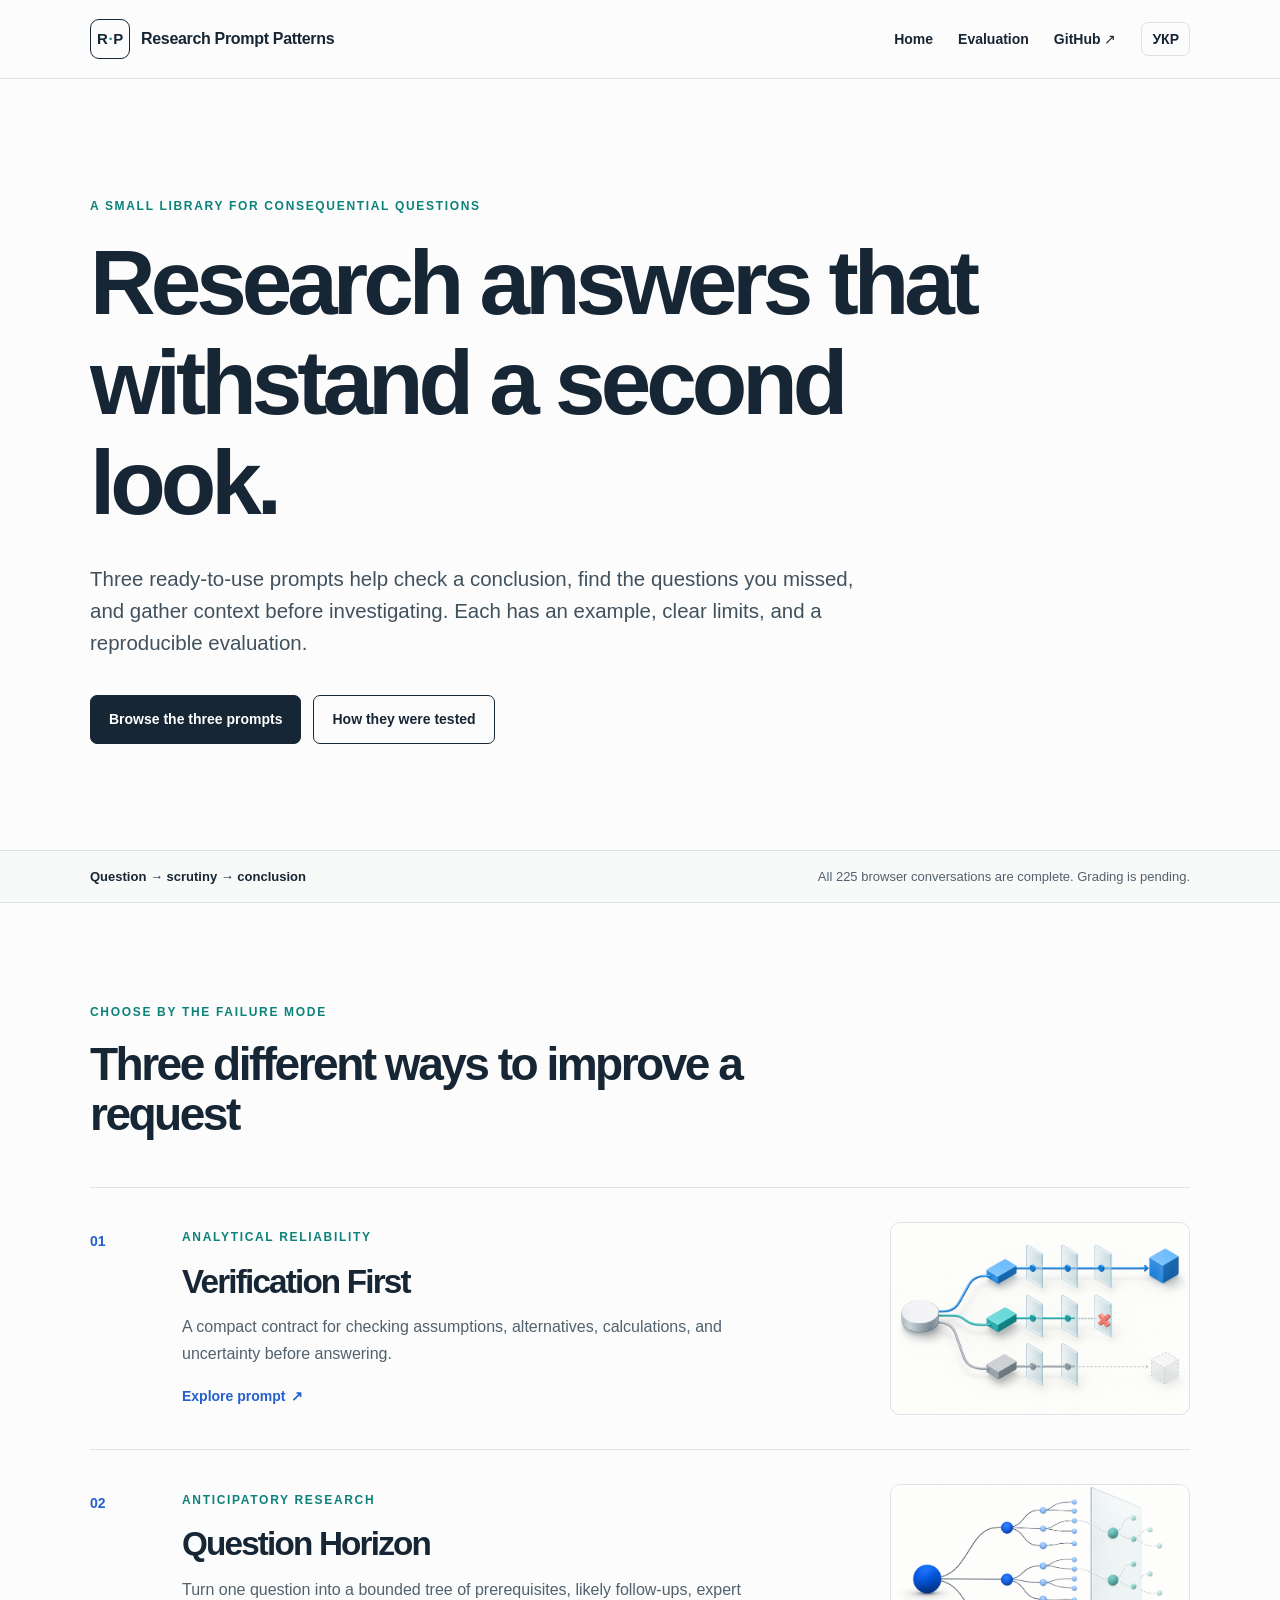
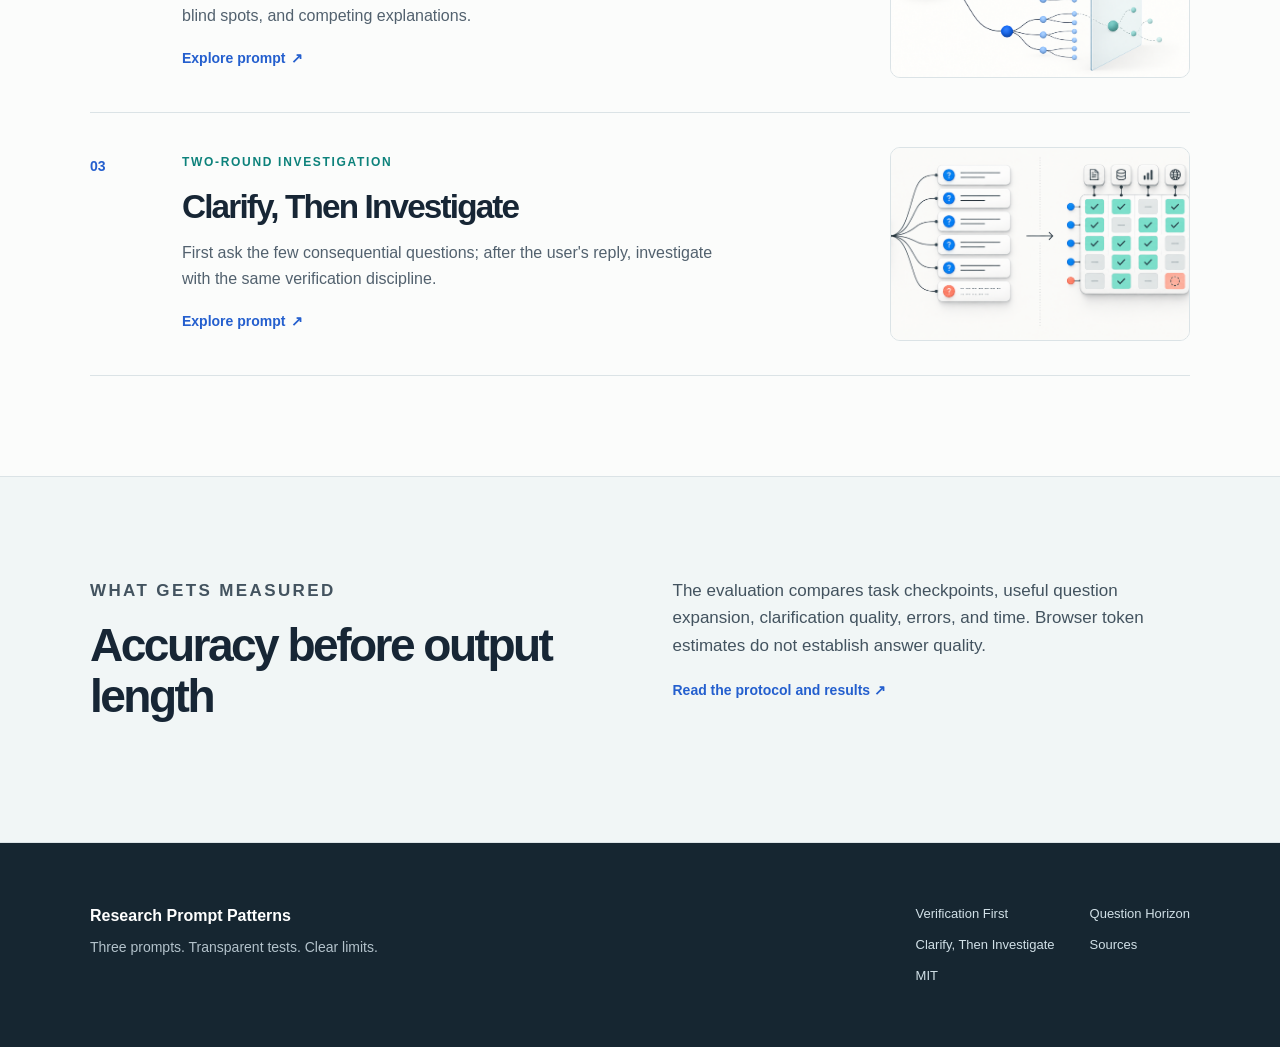
==== commit f78d5438: "Record complete browser dataset and execution recovery audit" ====
--- a/docs/index.html
+++ b/docs/index.html
@@ -1,4 +1,4 @@
 <!doctype html>
 <html lang="en"><head><meta charset="utf-8"><meta name="viewport" content="width=device-width,initial-scale=1"><meta name="color-scheme" content="light"><meta name="description" content="Three research prompt patterns with a transparent comparison protocol."><title>Home · Research Prompt Patterns</title><link rel="canonical" href="https://kokojas.github.io/research-prompt-patterns/index.html"><link rel="alternate" hreflang="en" href="https://kokojas.github.io/research-prompt-patterns/index.html"><link rel="alternate" hreflang="uk" href="https://kokojas.github.io/research-prompt-patterns/uk/index.html"><meta property="og:title" content="Home · Research Prompt Patterns"><meta property="og:description" content="Three research prompt patterns with a transparent comparison protocol."><meta property="og:type" content="website"><link rel="icon" href="assets/favicon.svg" type="image/svg+xml"><link rel="stylesheet" href="assets/style.css"></head>
 <body><a class="skip-link" href="#main">Skip to content</a><header class="site-header"><div class="wrap header-inner"><a class="brand" href="index.html"><span class="brand-mark">R<span>·</span>P</span><span>Research Prompt Patterns</span></a><nav aria-label="Main navigation"><a href="index.html">Home</a><a href="evaluation.html">Evaluation</a><a href="https://github.com/kokojas/research-prompt-patterns">GitHub ↗</a><a class="lang-link" href="uk/index.html" hreflang="uk">УКР</a></nav></div></header>
-<main id="main"><section class="hero wrap"><p class="eyebrow">A small library for consequential questions</p><h1>Research answers that withstand a second look.</h1><p class="hero-lead">Three ready-to-use prompts help check a conclusion, find the questions you missed, and gather context before investigating. Each has an example, clear limits, and a reproducible evaluation.</p><div class="hero-actions"><a class="button" href="#patterns">Browse the three prompts</a><a class="button button-secondary" href="evaluation.html">How they were tested</a></div></section><section class="strip"><div class="wrap strip-inner"><span>Question → scrutiny → conclusion</span><span>Pilot complete; 225 browser conversations are running with concurrency 3. No conclusion yet.</span></div></section><section class="wrap section" id="patterns"><div class="section-heading"><p class="eyebrow">Choose by the failure mode</p><h2>Three different ways to improve a request</h2></div><article class="pattern-row"><span class="row-number">01</span><div><p class="eyebrow">Analytical reliability</p><h2>Verification First</h2><p>A compact contract for checking assumptions, alternatives, calculations, and uncertainty before answering.</p><a class="text-link" href="verification-first.html">Explore prompt <span aria-hidden="true">↗</span></a></div><img src="assets/illustrations/verification-paths.png" alt="Alternative answers pass through verification gates." loading="lazy"></article><article class="pattern-row"><span class="row-number">02</span><div><p class="eyebrow">Anticipatory research</p><h2>Question Horizon</h2><p>Turn one question into a bounded tree of prerequisites, likely follow-ups, expert blind spots, and competing explanations.</p><a class="text-link" href="question-horizon.html">Explore prompt <span aria-hidden="true">↗</span></a></div><img src="assets/illustrations/question-tree.png" alt="Visible questions branch into less obvious dependencies." loading="lazy"></article><article class="pattern-row"><span class="row-number">03</span><div><p class="eyebrow">Two-round investigation</p><h2>Clarify, Then Investigate</h2><p>First ask the few consequential questions; after the user&#x27;s reply, investigate with the same verification discipline.</p><a class="text-link" href="clarify-then-investigate.html">Explore prompt <span aria-hidden="true">↗</span></a></div><img src="assets/illustrations/clarification-rounds.png" alt="Round one gathers decision-changing answers; round two synthesizes evidence." loading="lazy"></article></section><section class="section section-muted"><div class="wrap two-col"><div><p class="eyebrow">What gets measured</p><h2>Accuracy before output length</h2></div><div><p>The evaluation compares task checkpoints, useful question expansion, clarification quality, errors, and time. Browser token estimates do not establish answer quality.</p><a class="text-link" href="evaluation.html">Read the protocol and results ↗</a></div></div></section></main><footer class="site-footer"><div class="wrap footer-inner"><div><strong>Research Prompt Patterns</strong><p>Three prompts. Transparent tests. Clear limits.</p></div><div class="footer-links"><a href="verification-first.html">Verification First</a><a href="question-horizon.html">Question Horizon</a><a href="clarify-then-investigate.html">Clarify, Then Investigate</a><a href="https://github.com/kokojas/research-prompt-patterns/blob/main/REFERENCES.md">Sources</a><a href="https://github.com/kokojas/research-prompt-patterns/blob/main/LICENSE">MIT</a></div></div></footer><script src="assets/site.js" defer></script></body></html>+<main id="main"><section class="hero wrap"><p class="eyebrow">A small library for consequential questions</p><h1>Research answers that withstand a second look.</h1><p class="hero-lead">Three ready-to-use prompts help check a conclusion, find the questions you missed, and gather context before investigating. Each has an example, clear limits, and a reproducible evaluation.</p><div class="hero-actions"><a class="button" href="#patterns">Browse the three prompts</a><a class="button button-secondary" href="evaluation.html">How they were tested</a></div></section><section class="strip"><div class="wrap strip-inner"><span>Question → scrutiny → conclusion</span><span>All 225 browser conversations are complete. Grading is pending.</span></div></section><section class="wrap section" id="patterns"><div class="section-heading"><p class="eyebrow">Choose by the failure mode</p><h2>Three different ways to improve a request</h2></div><article class="pattern-row"><span class="row-number">01</span><div><p class="eyebrow">Analytical reliability</p><h2>Verification First</h2><p>A compact contract for checking assumptions, alternatives, calculations, and uncertainty before answering.</p><a class="text-link" href="verification-first.html">Explore prompt <span aria-hidden="true">↗</span></a></div><img src="assets/illustrations/verification-paths.png" alt="Alternative answers pass through verification gates." loading="lazy"></article><article class="pattern-row"><span class="row-number">02</span><div><p class="eyebrow">Anticipatory research</p><h2>Question Horizon</h2><p>Turn one question into a bounded tree of prerequisites, likely follow-ups, expert blind spots, and competing explanations.</p><a class="text-link" href="question-horizon.html">Explore prompt <span aria-hidden="true">↗</span></a></div><img src="assets/illustrations/question-tree.png" alt="Visible questions branch into less obvious dependencies." loading="lazy"></article><article class="pattern-row"><span class="row-number">03</span><div><p class="eyebrow">Two-round investigation</p><h2>Clarify, Then Investigate</h2><p>First ask the few consequential questions; after the user&#x27;s reply, investigate with the same verification discipline.</p><a class="text-link" href="clarify-then-investigate.html">Explore prompt <span aria-hidden="true">↗</span></a></div><img src="assets/illustrations/clarification-rounds.png" alt="Round one gathers decision-changing answers; round two synthesizes evidence." loading="lazy"></article></section><section class="section section-muted"><div class="wrap two-col"><div><p class="eyebrow">What gets measured</p><h2>Accuracy before output length</h2></div><div><p>The evaluation compares task checkpoints, useful question expansion, clarification quality, errors, and time. Browser token estimates do not establish answer quality.</p><a class="text-link" href="evaluation.html">Read the protocol and results ↗</a></div></div></section></main><footer class="site-footer"><div class="wrap footer-inner"><div><strong>Research Prompt Patterns</strong><p>Three prompts. Transparent tests. Clear limits.</p></div><div class="footer-links"><a href="verification-first.html">Verification First</a><a href="question-horizon.html">Question Horizon</a><a href="clarify-then-investigate.html">Clarify, Then Investigate</a><a href="https://github.com/kokojas/research-prompt-patterns/blob/main/REFERENCES.md">Sources</a><a href="https://github.com/kokojas/research-prompt-patterns/blob/main/LICENSE">MIT</a></div></div></footer><script src="assets/site.js" defer></script></body></html>
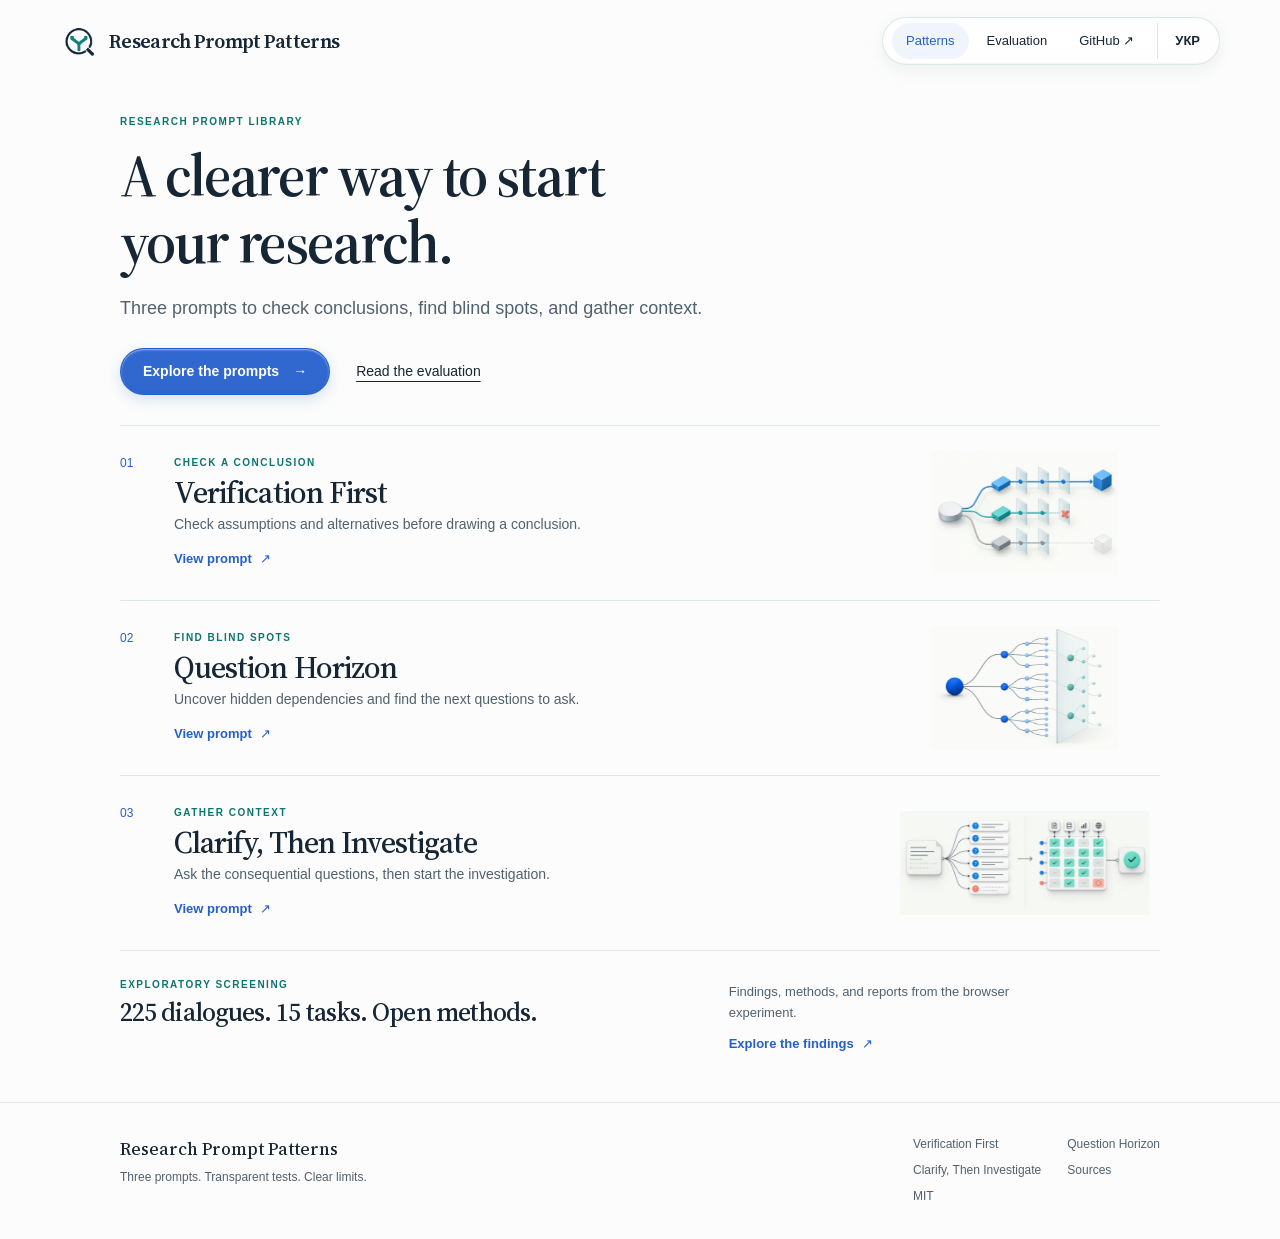
==== commit a194a15e: "Refresh bilingual site with a lighter editorial layout and glass controls" ====
--- a/docs/index.html
+++ b/docs/index.html
@@ -1,4 +1,4 @@
 <!doctype html>
-<html lang="en"><head><meta charset="utf-8"><meta name="viewport" content="width=device-width,initial-scale=1"><meta name="color-scheme" content="light"><meta name="description" content="Three research prompt patterns with a transparent comparison protocol."><title>Home · Research Prompt Patterns</title><link rel="canonical" href="https://kokojas.github.io/research-prompt-patterns/index.html"><link rel="alternate" hreflang="en" href="https://kokojas.github.io/research-prompt-patterns/index.html"><link rel="alternate" hreflang="uk" href="https://kokojas.github.io/research-prompt-patterns/uk/index.html"><meta property="og:title" content="Home · Research Prompt Patterns"><meta property="og:description" content="Three research prompt patterns with a transparent comparison protocol."><meta property="og:type" content="website"><link rel="icon" href="assets/favicon.svg" type="image/svg+xml"><link rel="stylesheet" href="assets/style.css"></head>
-<body><a class="skip-link" href="#main">Skip to content</a><header class="site-header"><div class="wrap header-inner"><a class="brand" href="index.html"><span class="brand-mark">R<span>·</span>P</span><span>Research Prompt Patterns</span></a><nav aria-label="Main navigation"><a href="index.html">Home</a><a href="evaluation.html">Evaluation</a><a href="https://github.com/kokojas/research-prompt-patterns">GitHub ↗</a><a class="lang-link" href="uk/index.html" hreflang="uk">УКР</a></nav></div></header>
-<main id="main"><section class="hero wrap"><p class="eyebrow">A small library for consequential questions</p><h1>Research answers that withstand a second look.</h1><p class="hero-lead">Three ready-to-use prompts help check a conclusion, find the questions you missed, and gather context before investigating. Each has an example, clear limits, and a reproducible evaluation.</p><div class="hero-actions"><a class="button" href="#patterns">Browse the three prompts</a><a class="button button-secondary" href="evaluation.html">How they were tested</a></div></section><section class="strip"><div class="wrap strip-inner"><span>Question → scrutiny → conclusion</span><span>All 225 browser conversations are complete. Grading is pending.</span></div></section><section class="wrap section" id="patterns"><div class="section-heading"><p class="eyebrow">Choose by the failure mode</p><h2>Three different ways to improve a request</h2></div><article class="pattern-row"><span class="row-number">01</span><div><p class="eyebrow">Analytical reliability</p><h2>Verification First</h2><p>A compact contract for checking assumptions, alternatives, calculations, and uncertainty before answering.</p><a class="text-link" href="verification-first.html">Explore prompt <span aria-hidden="true">↗</span></a></div><img src="assets/illustrations/verification-paths.png" alt="Alternative answers pass through verification gates." loading="lazy"></article><article class="pattern-row"><span class="row-number">02</span><div><p class="eyebrow">Anticipatory research</p><h2>Question Horizon</h2><p>Turn one question into a bounded tree of prerequisites, likely follow-ups, expert blind spots, and competing explanations.</p><a class="text-link" href="question-horizon.html">Explore prompt <span aria-hidden="true">↗</span></a></div><img src="assets/illustrations/question-tree.png" alt="Visible questions branch into less obvious dependencies." loading="lazy"></article><article class="pattern-row"><span class="row-number">03</span><div><p class="eyebrow">Two-round investigation</p><h2>Clarify, Then Investigate</h2><p>First ask the few consequential questions; after the user&#x27;s reply, investigate with the same verification discipline.</p><a class="text-link" href="clarify-then-investigate.html">Explore prompt <span aria-hidden="true">↗</span></a></div><img src="assets/illustrations/clarification-rounds.png" alt="Round one gathers decision-changing answers; round two synthesizes evidence." loading="lazy"></article></section><section class="section section-muted"><div class="wrap two-col"><div><p class="eyebrow">What gets measured</p><h2>Accuracy before output length</h2></div><div><p>The evaluation compares task checkpoints, useful question expansion, clarification quality, errors, and time. Browser token estimates do not establish answer quality.</p><a class="text-link" href="evaluation.html">Read the protocol and results ↗</a></div></div></section></main><footer class="site-footer"><div class="wrap footer-inner"><div><strong>Research Prompt Patterns</strong><p>Three prompts. Transparent tests. Clear limits.</p></div><div class="footer-links"><a href="verification-first.html">Verification First</a><a href="question-horizon.html">Question Horizon</a><a href="clarify-then-investigate.html">Clarify, Then Investigate</a><a href="https://github.com/kokojas/research-prompt-patterns/blob/main/REFERENCES.md">Sources</a><a href="https://github.com/kokojas/research-prompt-patterns/blob/main/LICENSE">MIT</a></div></div></footer><script src="assets/site.js" defer></script></body></html>+<html lang="en"><head><meta charset="utf-8"><meta name="viewport" content="width=device-width,initial-scale=1"><meta name="color-scheme" content="light"><meta name="description" content="Three research prompt patterns with a transparent comparison protocol."><title>Home · Research Prompt Patterns</title><link rel="canonical" href="https://kokojas.github.io/research-prompt-patterns/index.html"><link rel="alternate" hreflang="en" href="https://kokojas.github.io/research-prompt-patterns/index.html"><link rel="alternate" hreflang="uk" href="https://kokojas.github.io/research-prompt-patterns/uk/index.html"><meta property="og:title" content="Home · Research Prompt Patterns"><meta property="og:description" content="Three research prompt patterns with a transparent comparison protocol."><meta property="og:type" content="website"><link rel="icon" href="assets/favicon-32.png" sizes="32x32" type="image/png"><link rel="icon" href="assets/favicon-16.png" sizes="16x16" type="image/png"><link rel="apple-touch-icon" href="assets/apple-touch-icon.png"><link rel="stylesheet" href="assets/fonts/fonts.css"><link rel="stylesheet" href="assets/style.css"></head>
+<body><a class="skip-link" href="#main">Skip to content</a><header class="site-header"><div class="wrap header-inner"><a class="brand" href="index.html"><img class="brand-mark" src="assets/research-mark.png" width="40" height="40" alt=""><span>Research Prompt Patterns</span></a><nav aria-label="Main navigation"><a href="index.html" aria-current="page">Patterns</a><a href="evaluation.html">Evaluation</a><a href="https://github.com/kokojas/research-prompt-patterns">GitHub ↗</a><a class="lang-link" href="uk/index.html" hreflang="uk">УКР</a></nav></div></header>
+<main id="main" class="home-page"><section class="hero wrap"><p class="eyebrow" data-reveal>Research prompt library</p><h1 data-reveal><span>A clearer way to start</span> <span>your research.</span></h1><p class="hero-lead" data-reveal>Three prompts to check conclusions, find blind spots, and gather context.</p><div class="hero-actions" data-reveal><a class="button" href="#patterns">Explore the prompts <span aria-hidden="true">→</span></a><a class="quiet-link" href="evaluation.html">Read the evaluation</a></div></section><section class="wrap pattern-list" id="patterns" aria-label="Three research prompts"><article class="pattern-row" data-reveal><span class="row-number" aria-hidden="true">01</span><div class="pattern-copy"><p class="eyebrow">Check a conclusion</p><h2><a href="verification-first.html">Verification First</a></h2><p>Check assumptions and alternatives before drawing a conclusion.</p><a class="text-link" href="verification-first.html">View prompt <span aria-hidden="true">↗</span></a></div><img src="assets/illustrations/verification-paths-preview.webp" alt="Alternative answers pass through verification gates." width="300" height="170" loading="lazy"></article><article class="pattern-row" data-reveal><span class="row-number" aria-hidden="true">02</span><div class="pattern-copy"><p class="eyebrow">Find blind spots</p><h2><a href="question-horizon.html">Question Horizon</a></h2><p>Uncover hidden dependencies and find the next questions to ask.</p><a class="text-link" href="question-horizon.html">View prompt <span aria-hidden="true">↗</span></a></div><img src="assets/illustrations/question-tree-preview.webp" alt="Visible questions branch into less obvious dependencies." width="300" height="170" loading="lazy"></article><article class="pattern-row" data-reveal><span class="row-number" aria-hidden="true">03</span><div class="pattern-copy"><p class="eyebrow">Gather context</p><h2><a href="clarify-then-investigate.html">Clarify, Then Investigate</a></h2><p>Ask the consequential questions, then start the investigation.</p><a class="text-link" href="clarify-then-investigate.html">View prompt <span aria-hidden="true">↗</span></a></div><img src="assets/illustrations/clarification-rounds-preview.webp" alt="Round one gathers decision-changing answers; round two synthesizes evidence." width="300" height="170" loading="lazy"></article></section><section class="wrap evidence-note" data-reveal><div><p class="eyebrow">Exploratory screening</p><h2>225 dialogues. 15 tasks. Open methods.</h2></div><div><p>Findings, methods, and reports from the browser experiment.</p><a class="text-link" href="evaluation.html">Explore the findings <span aria-hidden="true">↗</span></a></div></section></main><footer class="site-footer"><div class="wrap footer-inner"><div><strong>Research Prompt Patterns</strong><p>Three prompts. Transparent tests. Clear limits.</p></div><div class="footer-links"><a href="verification-first.html">Verification First</a><a href="question-horizon.html">Question Horizon</a><a href="clarify-then-investigate.html">Clarify, Then Investigate</a><a href="https://github.com/kokojas/research-prompt-patterns/blob/main/REFERENCES.md">Sources</a><a href="https://github.com/kokojas/research-prompt-patterns/blob/main/LICENSE">MIT</a></div></div></footer><script src="assets/site.js" defer></script></body></html>
--- a/docs/assets/fonts/fonts.css
+++ b/docs/assets/fonts/fonts.css
@@ -0,0 +1,36 @@
+/* cyrillic-ext */
+@font-face {
+  font-family: 'Source Serif 4';
+  font-style: normal;
+  font-weight: 400 600;
+  font-display: swap;
+  src: url(source-serif-4-cyrillic-ext.woff2) format('woff2');
+  unicode-range: U+0460-052F, U+1C80-1C8A, U+20B4, U+2DE0-2DFF, U+A640-A69F, U+FE2E-FE2F;
+}
+/* cyrillic */
+@font-face {
+  font-family: 'Source Serif 4';
+  font-style: normal;
+  font-weight: 400 600;
+  font-display: swap;
+  src: url(source-serif-4-cyrillic.woff2) format('woff2');
+  unicode-range: U+0301, U+0400-045F, U+0490-0491, U+04B0-04B1, U+2116;
+}
+/* latin-ext */
+@font-face {
+  font-family: 'Source Serif 4';
+  font-style: normal;
+  font-weight: 400 600;
+  font-display: swap;
+  src: url(source-serif-4-latin-ext.woff2) format('woff2');
+  unicode-range: U+0100-02BA, U+02BD-02C5, U+02C7-02CC, U+02CE-02D7, U+02DD-02FF, U+0304, U+0308, U+0329, U+1D00-1DBF, U+1E00-1E9F, U+1EF2-1EFF, U+2020, U+20A0-20AB, U+20AD-20C4, U+2113, U+2C60-2C7F, U+A720-A7FF;
+}
+/* latin */
+@font-face {
+  font-family: 'Source Serif 4';
+  font-style: normal;
+  font-weight: 400 600;
+  font-display: swap;
+  src: url(source-serif-4-latin.woff2) format('woff2');
+  unicode-range: U+0000-00FF, U+0131, U+0152-0153, U+02BB-02BC, U+02C6, U+02DA, U+02DC, U+0304, U+0308, U+0329, U+2000-206F, U+20AC, U+2122, U+2191, U+2193, U+2212, U+2215, U+FEFF, U+FFFD;
+}
--- a/docs/assets/style.css
+++ b/docs/assets/style.css
@@ -1,15 +1,235 @@
-:root{--ink:#172635;--muted:#52616e;--line:#dbe3e6;--paper:#fbfcfb;--soft:#f1f6f6;--blue:#245fce;--teal:#0d827b;--wrap:1100px}
-*{box-sizing:border-box}html{scroll-behavior:smooth}body{margin:0;background:var(--paper);color:var(--ink);font:16px/1.64 -apple-system,BlinkMacSystemFont,"Segoe UI",Inter,Arial,sans-serif;-webkit-font-smoothing:antialiased}a{color:var(--blue);text-underline-offset:3px}a:hover{color:#164ca9}img{display:block;max-width:100%}.wrap{width:min(calc(100% - 48px),var(--wrap));margin-inline:auto}
-.skip-link{position:absolute;left:-999px;top:8px;padding:8px;background:#fff;z-index:10}.skip-link:focus{left:8px}
-.site-header{border-bottom:1px solid var(--line);background:rgba(251,252,251,.97)}.header-inner{min-height:78px;display:flex;align-items:center;justify-content:space-between;gap:28px}.brand{display:flex;align-items:center;gap:11px;text-decoration:none;color:var(--ink);font-weight:720;letter-spacing:-.02em;white-space:nowrap}.brand:hover{color:var(--ink)}.brand-mark{display:inline-flex;align-items:center;justify-content:center;width:40px;height:40px;border:1.5px solid var(--ink);border-radius:9px;font-size:15px;font-weight:750}.brand-mark span{color:var(--teal);padding:0 1px}.site-header nav{display:flex;align-items:center;gap:25px;font-size:14px;font-weight:590}.site-header nav a{text-decoration:none;color:var(--ink)}.site-header nav a:hover{color:var(--blue)}.lang-link{border:1px solid var(--line);border-radius:7px;padding:5px 10px}
-.eyebrow{margin:0 0 16px;color:var(--teal);font-size:12px;font-weight:750;letter-spacing:.14em;text-transform:uppercase}.hero{padding:118px 0 106px}h1,h2,h3,p{margin-top:0}h1,h2{letter-spacing:-.055em;line-height:1.1}h1{font-size:clamp(3.2rem,7.1vw,6.6rem);font-weight:750;max-width:950px;margin-bottom:30px}h2{font-size:clamp(2rem,3.6vw,3.4rem);font-weight:700;margin-bottom:20px}.hero-lead{max-width:770px;font-size:clamp(1.14rem,1.6vw,1.43rem);line-height:1.58;color:#40515e;margin-bottom:30px}.hero-actions{display:flex;flex-wrap:wrap;gap:12px;margin-top:35px}.button{display:inline-flex;align-items:center;justify-content:center;border-radius:7px;background:var(--ink);padding:12px 18px;color:#fff;text-decoration:none;font-size:14px;font-weight:680;border:1px solid var(--ink)}.button:hover{background:var(--blue);border-color:var(--blue);color:#fff}.button-secondary{background:transparent;color:var(--ink)}.button-secondary:hover{background:var(--soft);color:var(--ink);border-color:var(--line)}
-.strip{border-block:1px solid var(--line);background:#f7faf9}.strip-inner{display:flex;justify-content:space-between;align-items:center;gap:30px;padding:15px 0;font-size:13px;color:var(--muted)}.strip-inner span:first-child{font-weight:730;color:var(--ink)}.section{padding:100px 0}.section-muted{background:var(--soft);border-block:1px solid var(--line)}.section-heading{margin-bottom:47px;max-width:750px}.section-heading>p:last-child{color:var(--muted);font-size:17px}
-.pattern-row{display:grid;grid-template-columns:64px minmax(0,1fr) 300px;gap:28px;align-items:center;border-top:1px solid var(--line);padding:34px 0}.pattern-row:last-child{border-bottom:1px solid var(--line)}.row-number{align-self:start;color:var(--blue);font-size:14px;font-weight:780;font-variant-numeric:tabular-nums;padding-top:8px}.pattern-row h2{font-size:clamp(1.7rem,2.6vw,2.7rem);margin-bottom:14px}.pattern-row p:not(.eyebrow){color:var(--muted);max-width:560px}.pattern-row img{width:300px;aspect-ratio:1.55;object-fit:cover;border:1px solid var(--line);border-radius:10px;background:#fff}.text-link{display:inline-flex;gap:6px;align-items:center;font-size:14px;font-weight:730;text-decoration:none}.two-col{display:grid;grid-template-columns:1fr 1fr;gap:65px}.two-col p{font-size:17px;color:#43535f}
-.prompt-hero{padding:50px 0 0}.prompt-hero h1{font-size:clamp(3rem,6.4vw,5.8rem);max-width:900px}.back-link{display:inline-block;font-size:14px;text-decoration:none;margin-bottom:55px}.prompt-intent{max-width:770px;font-size:17px;color:var(--muted);margin-bottom:38px}.hero-image{width:100%;aspect-ratio:2.35;object-fit:cover;border:1px solid var(--line);border-radius:11px;background:#fff}.prompt-section{padding-top:92px}.prompt-toolbar{background:#1b2d3b;color:#dce9ef;border-radius:10px 10px 0 0;display:flex;align-items:center;justify-content:space-between;padding:10px 16px;font:12px/1.4 ui-monospace,SFMono-Regular,Menlo,Consolas,monospace}.copy-button{appearance:none;background:transparent;border:1px solid #6b7e8d;color:#fff;border-radius:5px;padding:7px 11px;cursor:pointer;font:inherit}.copy-button:hover,.copy-button:focus-visible{background:#385365}.prompt-code{margin:0;padding:25px 29px;white-space:pre-wrap;overflow-wrap:anywhere;max-height:650px;overflow:auto;border-radius:0 0 10px 10px;background:#f3f7fa;border:1px solid #dce6eb;border-top:0;color:#1e3341;font:13px/1.68 ui-monospace,SFMono-Regular,Menlo,Consolas,monospace}.usage-note{margin-top:19px;font-size:15px;color:var(--muted)}.usage-note strong{color:var(--ink)}
-.steps{list-style:none;padding:0;margin:0 0 40px;display:grid;grid-template-columns:repeat(3,1fr);border-block:1px solid var(--line)}.steps li{padding:29px 28px 25px 0;border-right:1px solid var(--line)}.steps li:not(:first-child){padding-left:28px}.steps li:last-child{border-right:0}.steps span{display:block;color:var(--blue);font-size:13px;font-weight:780;margin-bottom:24px}.steps p{font-size:17px;font-weight:610;line-height:1.4;margin:0}.diagram{margin:0}.diagram img{width:100%;aspect-ratio:2.2;object-fit:cover;border:1px solid var(--line);border-radius:10px;background:#fff}.diagram figcaption,.results-figure figcaption{font-size:13px;color:var(--muted);padding-top:10px}.three-col{display:grid;grid-template-columns:repeat(3,1fr);gap:47px}.three-col h2{font-size:1.75rem;letter-spacing:-.04em}.three-col p:not(.eyebrow){color:var(--muted);font-size:15px}.source-links a{display:inline-block;font-size:13px;margin-right:6px}.result-callout{border-top:1px solid var(--line);padding-top:15px;margin-bottom:18px;display:flex;flex-direction:column;gap:2px}.result-callout strong{color:var(--blue);font-size:2.2rem;letter-spacing:-.05em;line-height:1.2}.result-callout span{font-size:13px;color:var(--muted)}
-.eval-hero{padding-bottom:72px}.table-scroll{overflow-x:auto}table{border-collapse:collapse;width:100%;font-size:14px;font-variant-numeric:tabular-nums}caption{text-align:left;font-size:13px;color:var(--muted);padding-bottom:11px}th,td{padding:15px 13px;border-bottom:1px solid var(--line);text-align:right;white-space:nowrap}thead th{border-top:1px solid var(--line);color:var(--muted);font-size:12px;font-weight:750}th:first-child{text-align:left;padding-left:0}td:last-child,thead th:last-child{padding-right:0}tbody th{font-weight:650}.results-figure{margin:45px 0 0}.results-figure img{width:100%;border:1px solid var(--line);border-radius:8px}.pending{padding:34px;border:1px solid var(--line);border-radius:8px;background:var(--soft)}.link-grid{display:grid;grid-template-columns:repeat(2,1fr);gap:12px}.link-grid a{display:block;padding:18px 20px;border:1px solid var(--line);border-radius:7px;text-decoration:none;font-weight:650;background:#fff}.link-grid a:hover{border-color:var(--blue)}.fine-print{color:var(--muted);font-size:14px;margin-top:30px}
-.result-grid{display:grid;grid-template-columns:repeat(3,minmax(0,1fr));gap:14px;margin:0 0 48px}.result-card{border:1px solid var(--line);border-radius:9px;background:#fff;padding:24px 23px}.result-card h3{font-size:18px;line-height:1.25;margin:0 0 12px}.result-card p{font-size:13px;line-height:1.5;color:var(--muted);margin-bottom:9px}.result-card .verdict{font-weight:700;color:var(--teal)}.result-card .result-number{font-size:36px;font-weight:760;letter-spacing:-.05em;line-height:1.1;color:var(--ink);margin:17px 0}.result-card .result-number small{font-size:17px;letter-spacing:0}.result-card .fine-print{margin-top:19px;margin-bottom:0;border-top:1px solid var(--line);padding-top:14px}
-.site-footer{background:#162631;color:#fff;padding:60px 0}.footer-inner{display:flex;justify-content:space-between;gap:45px}.footer-inner p{color:#b3c2cb;font-size:14px;margin-top:7px}.footer-links{display:grid;grid-template-columns:repeat(2,max-content);column-gap:35px;row-gap:10px}.footer-links a{color:#d1e0e7;text-decoration:none;font-size:13px}.footer-links a:hover{color:#fff}
-@media(max-width:850px){.pattern-row{grid-template-columns:45px 1fr}.pattern-row img{grid-column:2;width:100%;max-height:270px;aspect-ratio:2.1}.three-col{grid-template-columns:1fr;gap:35px}.steps{grid-template-columns:1fr}.steps li,.steps li:not(:first-child){border-right:0;border-bottom:1px solid var(--line);padding:18px 0}.steps li:last-child{border-bottom:0}.steps span{margin-bottom:8px}.result-grid{grid-template-columns:1fr}}
-@media(max-width:640px){.wrap{width:min(calc(100% - 32px),var(--wrap))}.header-inner{min-height:68px}.brand{font-size:13px}.brand-mark{width:34px;height:34px;font-size:12px}.site-header nav{gap:11px;font-size:12px}.site-header nav a:nth-child(3){display:none}.hero{padding:75px 0}.hero h1{font-size:clamp(2.8rem,13vw,4.2rem)}.hero-lead{font-size:1.08rem}.strip-inner{display:block;font-size:12px}.strip-inner span{display:block}.strip-inner span+span{margin-top:4px}.section{padding:70px 0}.pattern-row{gap:12px;grid-template-columns:32px 1fr;padding:27px 0}.pattern-row img{grid-column:1/-1;max-height:220px}.two-col{grid-template-columns:1fr;gap:12px}.prompt-hero{padding-top:34px}.prompt-hero h1{font-size:clamp(2.8rem,12vw,4.3rem)}.back-link{margin-bottom:33px}.hero-image,.diagram img{aspect-ratio:1.55}.prompt-code{font-size:12px;padding:18px}.link-grid{grid-template-columns:1fr}.footer-inner{display:block}.footer-links{margin-top:25px;grid-template-columns:repeat(2,1fr);gap:8px}}
-@media(max-width:420px){.brand>span:last-child{display:none}.site-header nav{gap:10px}.site-header nav a{font-size:12px}}
+:root {
+  --ink: #172635;
+  --muted: #52616e;
+  --line: #dfe6e8;
+  --paper: #fbfcfb;
+  --soft: #f1f6f5;
+  --blue: #245fce;
+  --teal: #0d756f;
+  --wrap: 1040px;
+  --serif: 'Source Serif 4', Georgia, 'Times New Roman', serif;
+}
+* { box-sizing: border-box; }
+html { scroll-behavior: smooth; scroll-padding-top: 112px; }
+body { margin: 0; color: var(--ink); background: var(--paper); font: 16px/1.65 -apple-system, BlinkMacSystemFont, 'Segoe UI', Arial, sans-serif; -webkit-font-smoothing: antialiased; }
+a { color: var(--blue); text-underline-offset: 5px; text-decoration-thickness: 1px; }
+a:hover { color: #174baf; }
+a, button { -webkit-tap-highlight-color: transparent; }
+a:focus-visible, button:focus-visible, pre:focus-visible { outline: 2px solid var(--blue); outline-offset: 5px; }
+img { display: block; max-width: 100%; }
+button { font: inherit; }
+h1, h2, h3, p { margin-top: 0; }
+h1, h2 { font-family: var(--serif); font-weight: 500; letter-spacing: -.035em; line-height: 1.12; text-wrap: balance; }
+h1 { font-size: clamp(42px, 5.4vw, 66px); margin-bottom: 18px; }
+h2 { font-size: clamp(28px, 3vw, 38px); margin-bottom: 18px; }
+h3 { font-size: 18px; line-height: 1.4; font-weight: 600; }
+.wrap { width: min(calc(100% - 64px), var(--wrap)); margin-inline: auto; }
+.skip-link { position: fixed; left: 24px; top: -100px; z-index: 100; background: #fff; border: 1px solid var(--line); padding: 10px 16px; border-radius: 8px; }
+.skip-link:focus { top: 12px; }
+.site-header { position: sticky; top: 0; z-index: 20; padding: 17px 0; background: rgba(251,252,251,.92); }
+.header-inner { width: min(calc(100% - 64px), 1160px); min-height: 48px; display: flex; align-items: center; justify-content: space-between; gap: 24px; }
+.brand { display: flex; align-items: center; gap: 10px; color: var(--ink); text-decoration: none; white-space: nowrap; font-family: var(--serif); font-size: 20px; font-weight: 600; letter-spacing: -.035em; }
+.brand:hover { color: var(--ink); }
+.brand-mark { width: 39px; height: 39px; object-fit: contain; flex: 0 0 auto; }
+/* Glass is a functional layer. Reading surfaces stay opaque and quiet. */
+.site-header nav { display: flex; align-items: center; gap: 4px; padding: 5px 9px; border: 1px solid rgba(211,224,228,.8); border-radius: 999px; background: rgba(255,255,255,.74); box-shadow: inset 0 1px 0 rgba(255,255,255,.98), inset 0 -1px 1px rgba(31,59,76,.04), 0 5px 18px rgba(28,54,70,.06); -webkit-backdrop-filter: blur(18px) saturate(140%); backdrop-filter: blur(18px) saturate(140%); }
+.site-header nav a { position: relative; padding: 7px 14px; border-radius: 999px; color: var(--ink); text-decoration: none; font-size: 13px; font-weight: 500; white-space: nowrap; transition: background-color .2s ease, color .2s ease; }
+.site-header nav a:hover { background: rgba(219,232,238,.42); }
+.site-header nav a[aria-current='page'] { color: var(--blue); background: rgba(229,237,252,.6); }
+.site-header nav a.lang-link { margin-left: 5px; border-left: 1px solid var(--line); border-radius: 0; padding-inline: 17px 10px; font-weight: 600; }
+.eyebrow { color: var(--teal); font-size: 10px; font-weight: 650; letter-spacing: .15em; line-height: 1.5; text-transform: uppercase; margin-bottom: 13px; }
+.hero { padding: 32px 0 30px; }
+.hero h1 { max-width: 820px; font-size: clamp(42px,5vw,60px); font-weight: 600; text-wrap: wrap; }
+.hero h1 span { display: block; }
+.hero-lead { max-width: 720px; font-size: 18px; line-height: 1.65; color: var(--muted); margin-bottom: 20px; }
+.hero-actions { display: flex; flex-wrap: wrap; align-items: center; gap: 26px; margin-top: 24px; }
+.button { position: relative; isolation: isolate; display: inline-flex; align-items: center; justify-content: center; gap: 14px; padding: 11px 22px; min-height: 46px; border: 1px solid rgba(31,93,208,.75); border-radius: 999px; background: rgba(36,95,206,.94); color: #fff; font-size: 14px; font-weight: 550; text-decoration: none; box-shadow: inset 0 1px 2px rgba(255,255,255,.55), inset 0 -1px 3px rgba(6,33,90,.12), 0 5px 14px rgba(36,95,206,.16); -webkit-backdrop-filter: blur(14px) saturate(150%); backdrop-filter: blur(14px) saturate(150%); transition: transform .2s ease, box-shadow .2s ease, background-color .2s ease; }
+.button:hover { color: #fff; background: #1954c1; transform: translateY(-1px); box-shadow: inset 0 1px 2px rgba(255,255,255,.5), 0 7px 18px rgba(36,95,206,.2); }
+.button:active { transform: translateY(0); }
+.button-secondary { background: rgba(255,255,255,.75); border-color: var(--line); color: var(--ink); box-shadow: inset 0 1px 1px #fff, 0 3px 10px rgba(28,54,70,.04); }
+.button-secondary:hover { background: #fff; color: var(--ink); }
+.quiet-link { color: var(--ink); font-size: 14px; }
+.pattern-list { scroll-margin-top: 110px; }
+.pattern-row { display: grid; grid-template-columns: 30px minmax(0,1fr) 270px; gap: 24px; align-items: center; min-height: 172px; padding: 25px 0; border-top: 1px solid var(--line); }
+.row-number { align-self: start; padding-top: 3px; font-size: 12px; font-weight: 500; color: var(--blue); font-variant-numeric: tabular-nums; }
+.pattern-copy .eyebrow { font-size: 10px; margin-bottom: 5px; }
+.pattern-copy h2 { font-size: 31px; margin-bottom: 5px; letter-spacing: -.03em; }
+.pattern-copy h2 a { color: inherit; text-decoration: none; }
+.pattern-copy h2 a:hover { color: var(--blue); }
+.pattern-copy > p:not(.eyebrow) { color: var(--muted); font-size: 14px; line-height: 1.55; max-width: 450px; margin-bottom: 9px; }
+.pattern-row img { width: 250px; height: 124px; object-fit: contain; justify-self: center; mix-blend-mode: multiply; }
+.text-link { display: inline-flex; gap: 8px; align-items: center; font-size: 13px; font-weight: 550; text-decoration: none; }
+.text-link span { transition: transform .2s ease; }
+.text-link:hover span { transform: translate(2px,-2px); }
+.evidence-note { display: grid; grid-template-columns: 1.3fr 1fr; gap: 48px; border-top: 1px solid var(--line); padding-block: 26px 46px; }
+.evidence-note h2 { font-size: 26px; margin-bottom: 0; }
+.evidence-note .eyebrow { margin-bottom: 6px; }
+.evidence-note > div:last-child { padding-top: 5px; }
+.evidence-note p:not(.eyebrow) { font-size: 13px; color: var(--muted); line-height: 1.6; margin-bottom: 6px; max-width: 330px; }
+.section { padding-block: 64px; }
+.section-muted { background: var(--soft); border-block: 1px solid var(--line); }
+.section-heading { max-width: 700px; margin-bottom: 32px; }
+.section-heading > p:last-child { color: var(--muted); }
+.two-col { display: grid; grid-template-columns: 1fr 1.15fr; gap: 64px; }
+.two-col h2 { max-width: 400px; }
+.two-col p:not(.eyebrow) { color: var(--muted); font-size: 15px; }
+.prompt-hero { padding-top: 38px; }
+.prompt-hero h1 { max-width: 850px; font-size: clamp(40px,5vw,60px); }
+.back-link { display: inline-block; font-size: 13px; text-decoration: none; margin-bottom: 30px; }
+.prompt-intent { max-width: 720px; color: var(--muted); font-size: 15px; margin-bottom: 28px; }
+.hero-image { width: 100%; max-height: 290px; object-fit: contain; border-radius: 8px; mix-blend-mode: multiply; }
+.prompt-section { padding-top: 50px; }
+.prompt-toolbar { display: flex; align-items: center; justify-content: space-between; gap: 16px; padding: 11px 18px; color: #f0f6fa; background: #1c3040; border-radius: 12px 12px 0 0; font: 12px/1.5 ui-monospace,SFMono-Regular,Menlo,Consolas,monospace; }
+.copy-button { background: rgba(255,255,255,.1); border: 1px solid rgba(255,255,255,.24); border-radius: 999px; box-shadow: inset 0 1px 1px rgba(255,255,255,.15); color: #fff; padding: 8px 15px; min-height: 36px; cursor: pointer; font: inherit; -webkit-backdrop-filter: blur(12px); backdrop-filter: blur(12px); transition: background-color .2s ease; }
+.copy-button:hover { background: rgba(255,255,255,.2); }
+.copy-button:focus-visible { outline-color: #a9d4ff; }
+.prompt-code { padding: 24px; margin: 0; background: #f2f6f8; color: #233c4e; border: 1px solid var(--line); border-top: 0; border-radius: 0 0 12px 12px; max-height: 620px; overflow: auto; overflow-wrap: anywhere; white-space: pre-wrap; font: 13px/1.85 ui-monospace,SFMono-Regular,Menlo,Consolas,monospace; }
+.usage-note { font-size: 14px; color: var(--muted); margin-top: 18px; max-width: 780px; }
+.usage-note strong { color: var(--ink); }
+.steps { display: grid; grid-template-columns: repeat(3,1fr); list-style: none; padding: 0; margin: 0 0 32px; border-block: 1px solid var(--line); }
+.steps li { padding: 24px; padding-left: 0; }
+.steps li + li { border-left: 1px solid var(--line); padding-left: 24px; }
+.steps span { display: block; color: var(--blue); font-size: 12px; margin-bottom: 12px; }
+.steps p { margin: 0; font-size: 15px; font-weight: 500; }
+.diagram { margin: 0; }
+.diagram img { width: 100%; max-height: 400px; object-fit: contain; mix-blend-mode: multiply; }
+.diagram figcaption, .results-figure figcaption { font-size: 12px; color: var(--muted); padding-top: 10px; }
+.three-col { display: grid; grid-template-columns: repeat(3,1fr); gap: 36px; }
+.three-col h2 { font-size: 27px; }
+.three-col p:not(.eyebrow) { font-size: 14px; color: var(--muted); }
+.source-links a { font-size: 12px; margin-right: 5px; }
+.result-callout { display: flex; flex-direction: column; gap: 6px; border-top: 1px solid var(--line); padding-top: 14px; margin-bottom: 18px; }
+.result-callout strong { color: var(--blue); font-size: 30px; line-height: 1.2; }
+.result-callout span { font-size: 13px; }
+.eval-hero { padding-bottom: 12px; }
+.eval-hero > p:last-child { max-width: 800px; font-size: 14px; color: var(--muted); }
+.table-scroll { overflow-x: auto; overscroll-behavior-inline: contain; }
+table { width: 100%; border-collapse: collapse; font-size: 13px; font-variant-numeric: tabular-nums; }
+caption { text-align: left; color: var(--muted); font-size: 12px; padding-bottom: 15px; }
+th, td { padding: 14px 12px; border-bottom: 1px solid var(--line); text-align: right; white-space: nowrap; }
+th:first-child { text-align: left; padding-left: 0; }
+th:last-child, td:last-child { padding-right: 0; }
+thead th { font-size: 11px; font-weight: 550; color: var(--muted); border-top: 1px solid var(--line); }
+tbody th { font-weight: 550; }
+.results-figure { margin: 36px 0 0; }
+.results-figure img { width: 100%; border-radius: 6px; }
+.pending { padding: 24px; background: var(--soft); border-radius: 10px; }
+.link-grid { display: grid; grid-template-columns: repeat(2,minmax(0,1fr)); gap: 0 28px; }
+.link-grid a { padding: 17px 0; border-bottom: 1px solid var(--line); text-decoration: none; font-size: 14px; font-weight: 500; }
+.link-grid a:hover { color: var(--teal); }
+.fine-print { font-size: 12px; color: var(--muted); margin-top: 24px; }
+.result-grid { display: grid; grid-template-columns: repeat(3,minmax(0,1fr)); gap: 0; margin-bottom: 36px; }
+.result-card { padding: 6px 24px 6px 0; }
+.result-card + .result-card { padding-left: 24px; border-left: 1px solid var(--line); }
+.result-card h3 { font-size: 17px; margin-bottom: 13px; }
+.result-card p { color: var(--muted); font-size: 12px; line-height: 1.65; margin-bottom: 10px; }
+.result-card .verdict { color: var(--teal); font-weight: 600; }
+.result-card .result-number { color: var(--ink); font-size: 32px; font-weight: 500; line-height: 1.2; margin: 12px 0; }
+.result-number small { font-size: 15px; }
+.result-card .fine-print { border-top: 1px solid var(--line); margin-top: 16px; padding-top: 13px; }
+.site-footer { border-top: 1px solid var(--line); padding: 32px 0; color: var(--muted); }
+.footer-inner { display: flex; justify-content: space-between; align-items: start; gap: 40px; }
+.footer-inner strong { font-family: var(--serif); color: var(--ink); font-size: 17px; font-weight: 500; }
+.footer-inner p { margin: 4px 0 0; font-size: 12px; }
+.footer-links { display: grid; grid-template-columns: repeat(2,max-content); gap: 6px 26px; }
+.footer-links a { color: var(--muted); font-size: 12px; text-decoration: none; }
+.footer-links a:hover { color: var(--blue); }
+.visually-hidden { position: absolute; width: 1px; height: 1px; margin: -1px; padding: 0; overflow: hidden; clip: rect(0,0,0,0); white-space: nowrap; border: 0; }
+@media (max-width: 950px) {
+  .brand { font-size: 17px; }
+  .site-header nav a { padding-inline: 10px; }
+  .pattern-row { grid-template-columns: 24px minmax(0,1fr) 210px; gap: 18px; }
+  .pattern-row img { width: 200px; }
+  .pattern-copy h2 { font-size: 28px; }
+  .two-col { gap: 36px; }
+  .evidence-note { gap: 30px; }
+}
+@media (max-width: 700px) {
+  html { scroll-padding-top: 100px; }
+  .wrap, .header-inner { width: min(calc(100% - 36px),var(--wrap)); }
+  .site-header { padding-block: 12px; }
+  .header-inner { gap: 12px; }
+  .brand { font-size: 16px; gap: 7px; }
+  .brand-mark { width: 32px; height: 32px; }
+  .site-header nav { gap: 0; padding: 4px; }
+  .site-header nav a { font-size: 12px; padding: 8px 10px; }
+  .site-header nav a:nth-child(3) { display: none; }
+  .site-header nav a.lang-link { padding-inline: 12px 9px; }
+  .brand > span:last-child { max-width: 155px; white-space: normal; line-height: 1.15; }
+  .hero { padding-top: 34px; padding-bottom: 32px; }
+  .hero h1 { font-size: clamp(40px,7.6vw,54px); }
+  .hero-lead { font-size: 16px; }
+  .hero-actions { gap: 22px; }
+  .pattern-row { grid-template-columns: 20px minmax(0,1fr) 135px; gap: 12px; min-height: 175px; padding-block: 24px; }
+  .pattern-copy h2 { font-size: 25px; }
+  .pattern-copy > p:not(.eyebrow) { font-size: 13px; }
+  .pattern-row img { width: 135px; height: 100px; }
+  .evidence-note { grid-template-columns: 1fr; gap: 14px; padding-block: 26px 34px; }
+  .evidence-note h2 { font-size: 26px; }
+  .evidence-note p:not(.eyebrow) { max-width: none; }
+  .section { padding-block: 44px; }
+  .prompt-hero { padding-top: 28px; }
+  .prompt-hero h1 { font-size: 43px; }
+  .two-col, .three-col { grid-template-columns: 1fr; gap: 20px; }
+  .steps { grid-template-columns: 1fr; }
+  .steps li, .steps li + li { border-left: 0; padding: 18px 0; }
+  .steps li + li { border-top: 1px solid var(--line); }
+  .steps span { margin-bottom: 6px; }
+  .hero-image { max-height: 220px; }
+  .diagram img { max-height: 300px; }
+  .result-grid { grid-template-columns: 1fr; }
+  .result-card, .result-card + .result-card { border-left: 0; padding: 22px 0; border-bottom: 1px solid var(--line); }
+  .result-card:first-child { padding-top: 0; }
+  .result-card:last-child { border-bottom: 0; }
+  .result-card p { font-size: 13px; }
+  .link-grid { grid-template-columns: 1fr; }
+  .footer-inner { flex-direction: column; gap: 22px; }
+  .footer-links { grid-template-columns: 1fr 1fr; width: 100%; gap: 8px 16px; }
+}
+@media (max-width: 480px) {
+  .brand > span:last-child { display: none; }
+  .header-inner { gap: 8px; }
+  .site-header nav a { padding-inline: 12px; }
+  .hero { padding-top: 28px; }
+  .hero h1 { font-size: 40px; max-width: 360px; }
+  .eyebrow { font-size: 9px; letter-spacing: .13em; }
+  .hero-actions { gap: 18px; }
+  .button { font-size: 13px; padding-inline: 18px; }
+  .quiet-link { font-size: 13px; }
+  .pattern-row { grid-template-columns: 20px minmax(0,1fr); gap: 12px; }
+  .pattern-copy h2 { font-size: 28px; }
+  .pattern-copy > p:not(.eyebrow) { font-size: 14px; }
+  .pattern-row img { display: none; }
+  .prompt-hero h1 { font-size: 38px; }
+  .prompt-code { padding: 18px; font-size: 12px; }
+  .back-link { margin-bottom: 24px; }
+}
+@supports not ((backdrop-filter: blur(1px)) or (-webkit-backdrop-filter: blur(1px))) {
+  .site-header nav { background: #fff; }
+  .button { background: #245fce; }
+  .copy-button { background: #354b5c; }
+}
+@media (prefers-reduced-transparency: reduce), (prefers-contrast: more) {
+  .site-header, .site-header nav { background: var(--paper); -webkit-backdrop-filter: none; backdrop-filter: none; }
+  .button { background: #245fce; -webkit-backdrop-filter: none; backdrop-filter: none; }
+  .copy-button { background: #354b5c; -webkit-backdrop-filter: none; backdrop-filter: none; }
+}
+@media (prefers-reduced-motion: reduce) {
+  html { scroll-behavior: auto; }
+  *, *::before, *::after { transition: none !important; animation: none !important; }
+  .button:hover, .text-link:hover span { transform: none; }
+}
+@media print {
+  .site-header { position: static; }
+  .site-header nav, .hero-actions, .copy-button, .site-footer { display: none; }
+  body { background: #fff; }
+  .wrap { width: 100%; }
+  .section { padding-block: 24px; }
+  .prompt-code { max-height: none; overflow: visible; }
+}
+@media (max-width: 360px) {
+  .header-inner { gap: 4px; }
+  .site-header nav { padding: 3px; }
+  .site-header nav a { font-size: 11px; padding-inline: 8px; }
+  .site-header nav a.lang-link { padding-inline: 8px; margin-left: 2px; }
+}
